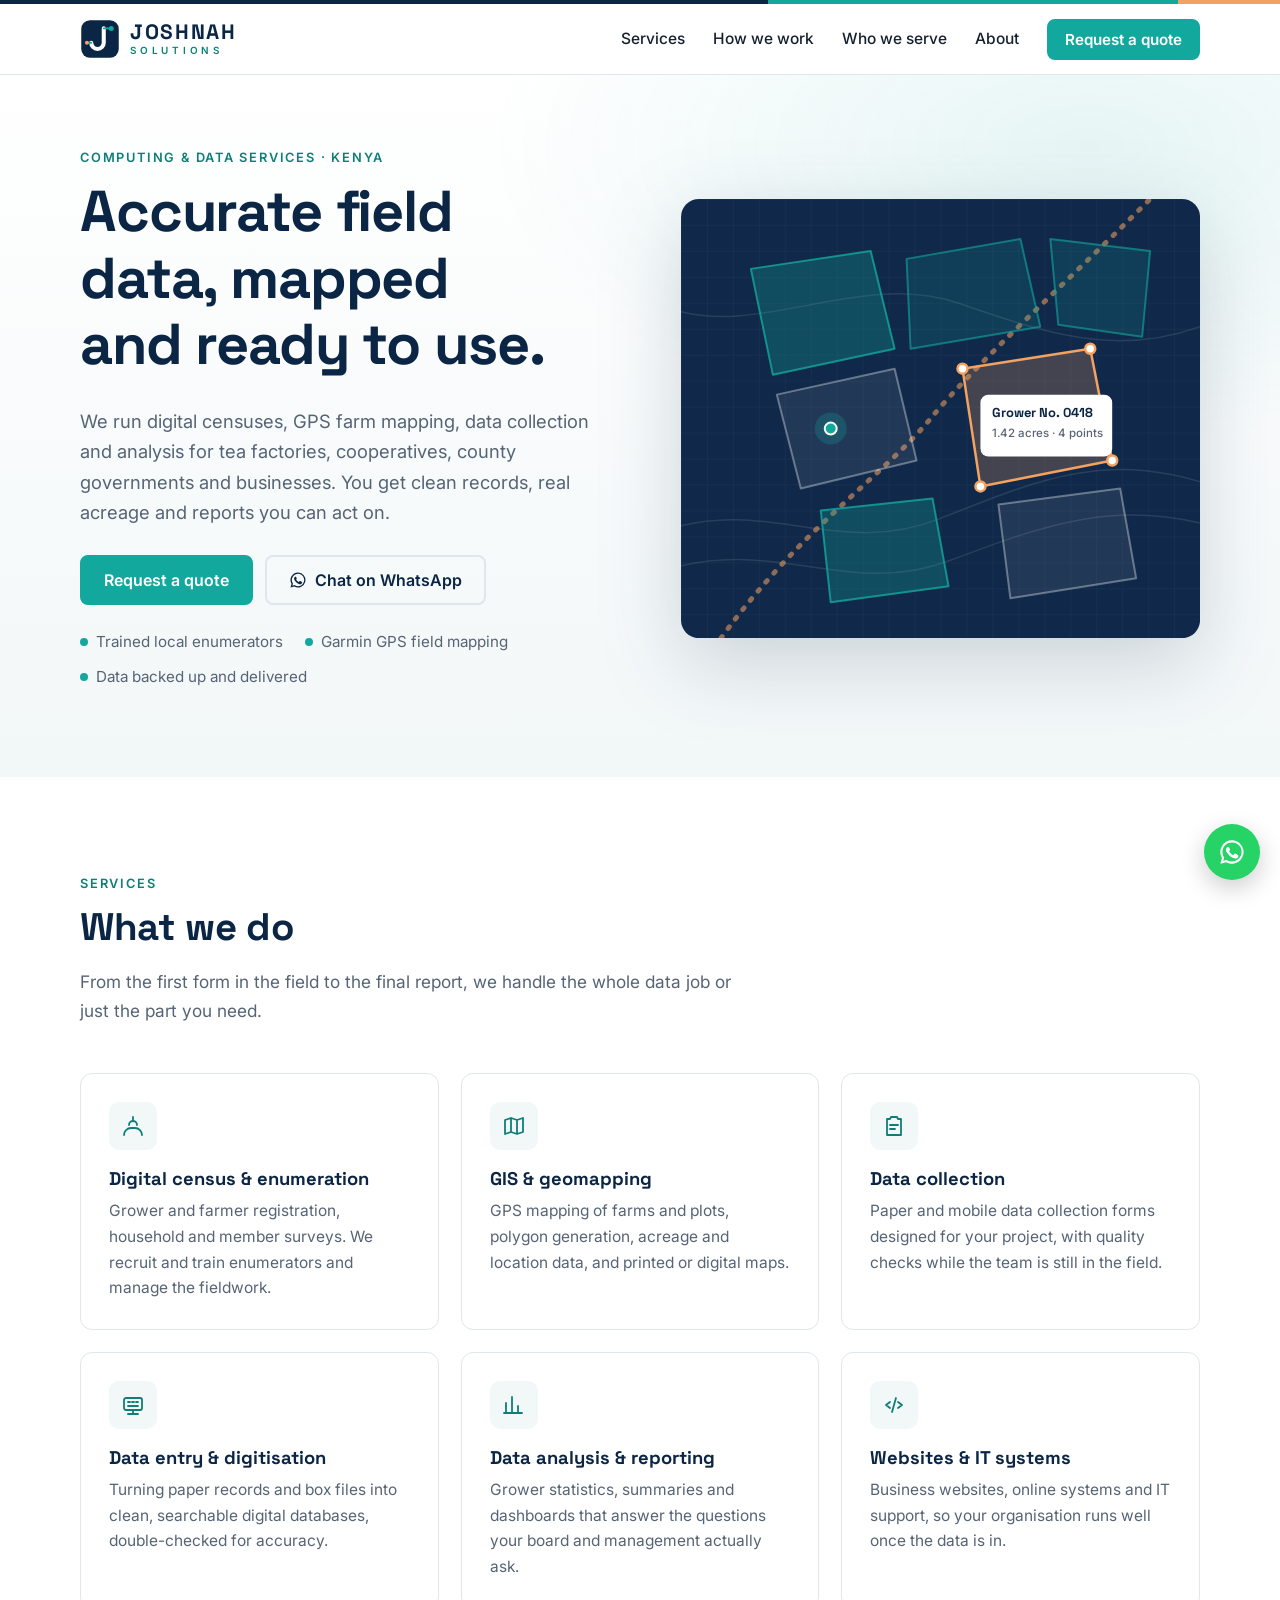
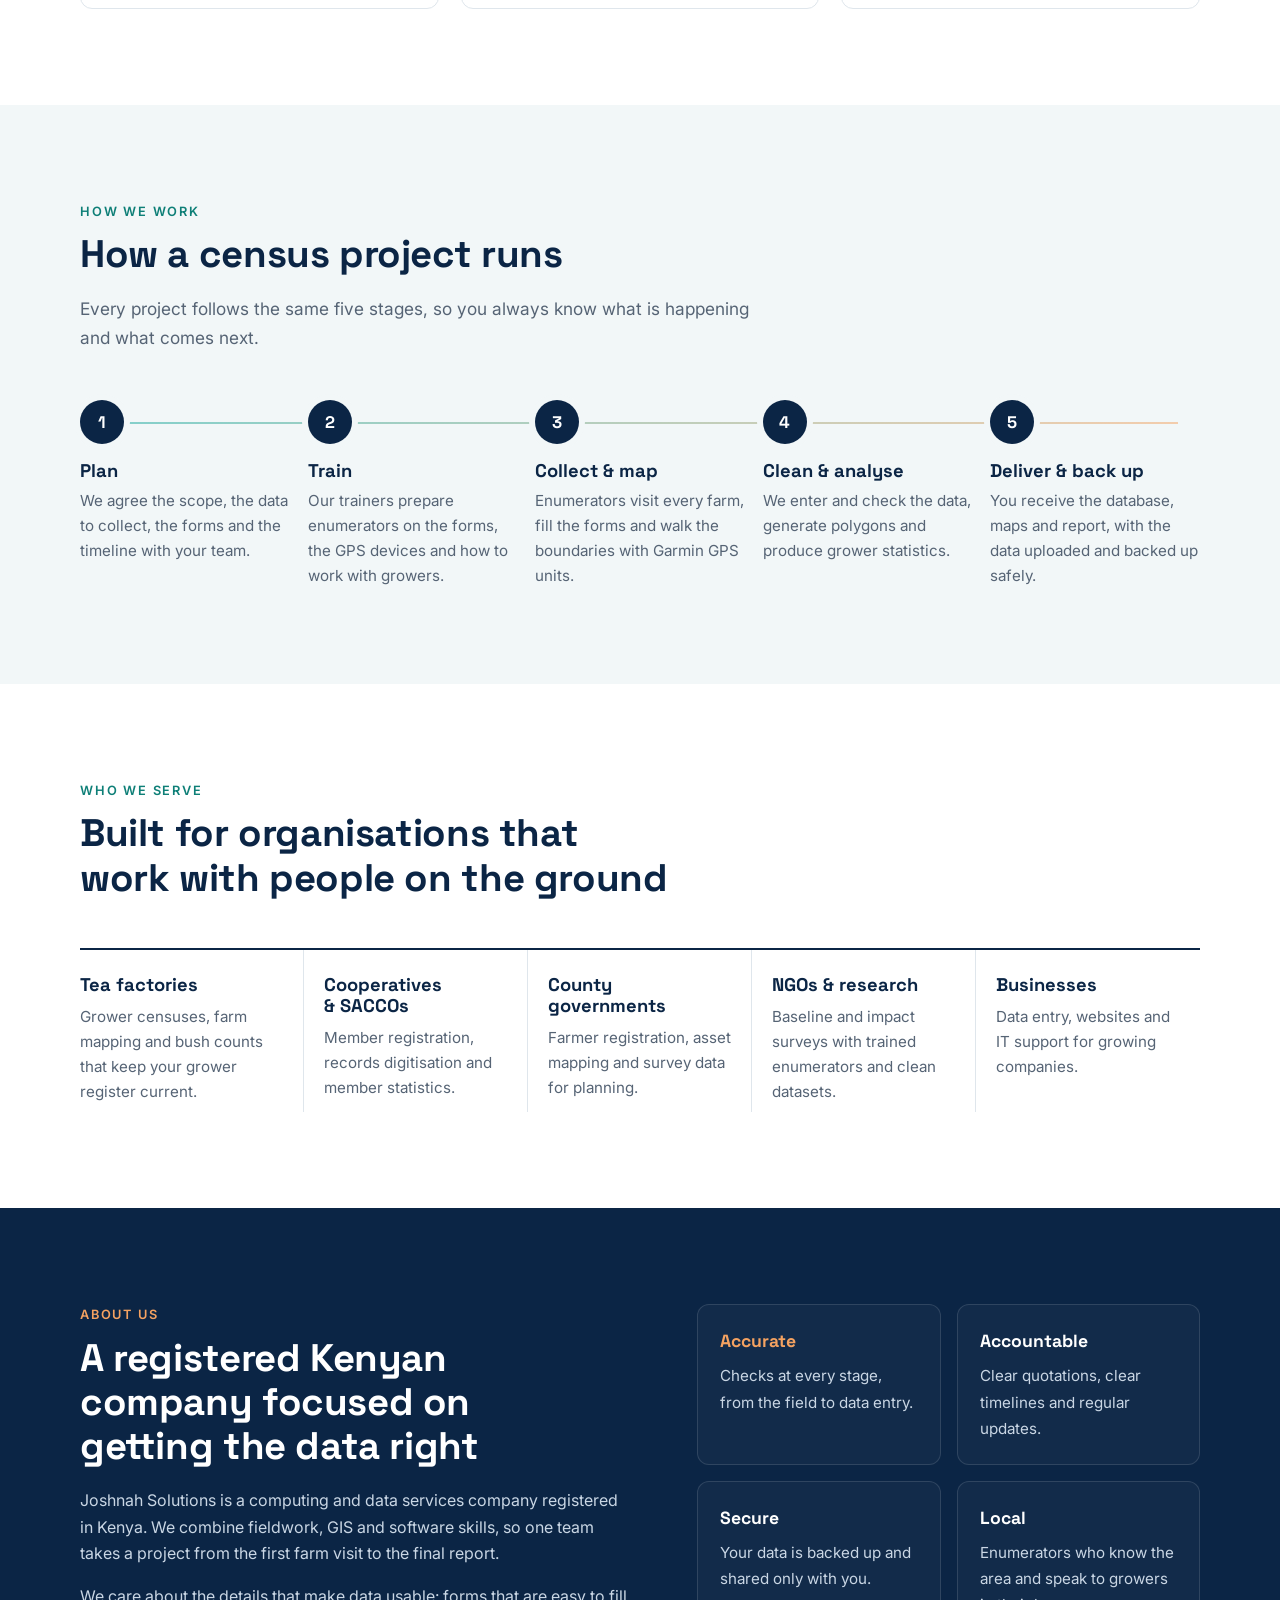
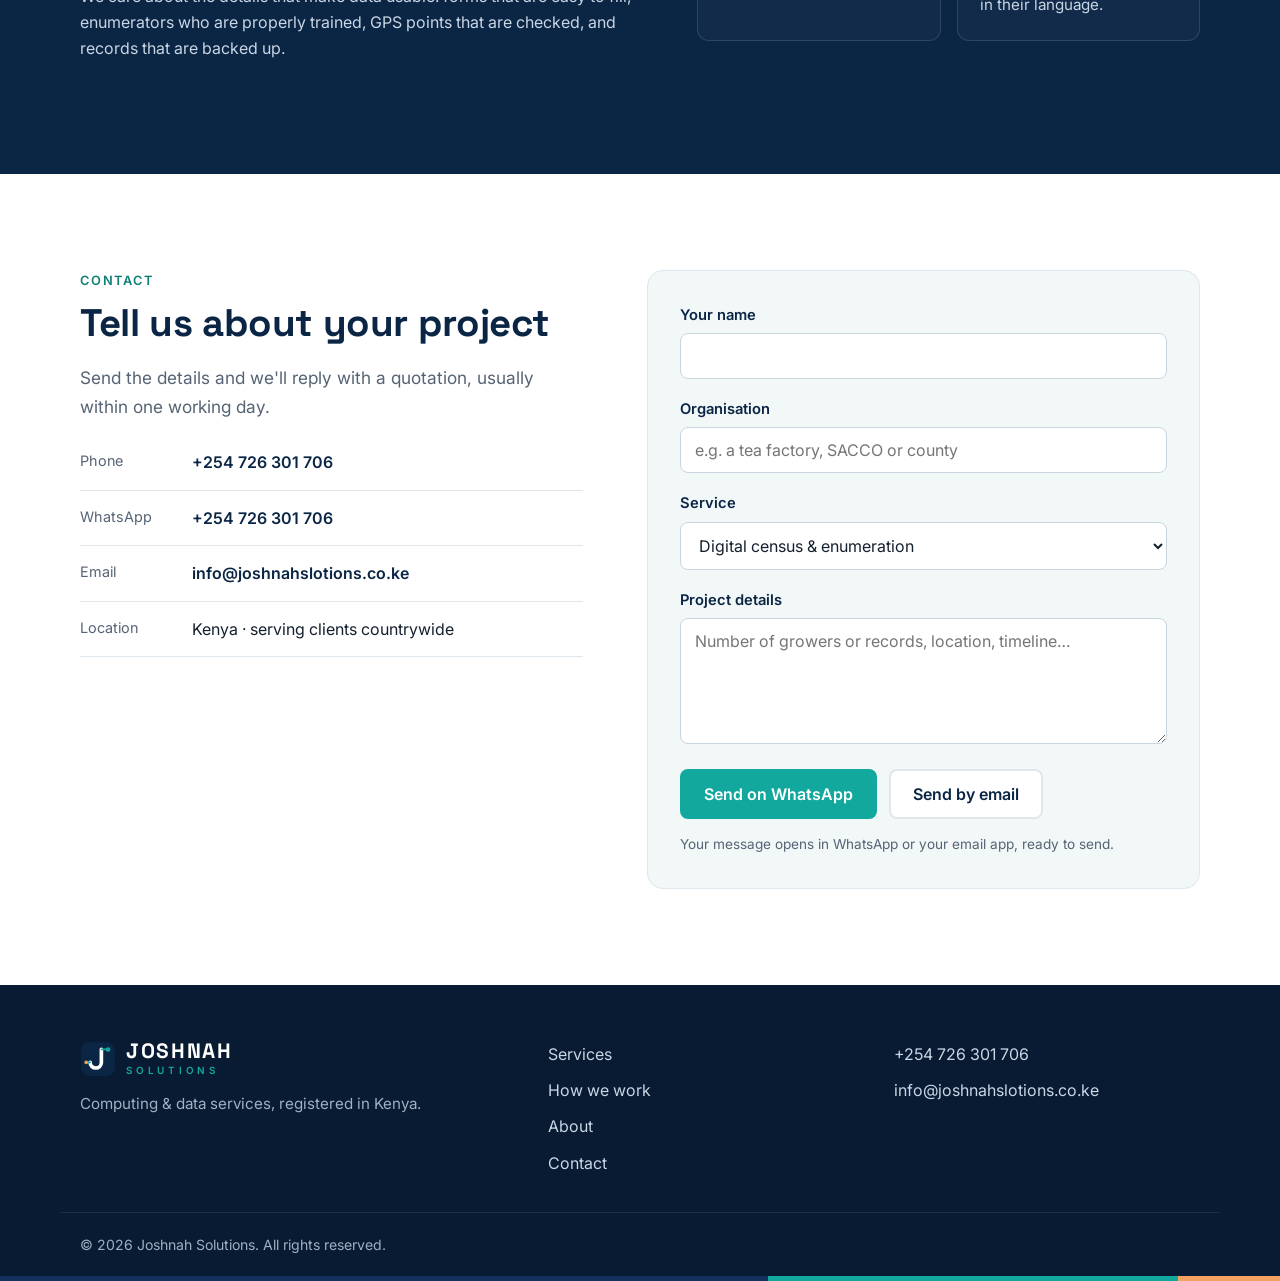
==== index.html @ 727f9283 "Joshnah Solutions website: services, process, sectors, about and contact Static site with brand colo" ====
<!doctype html>
<html lang="en">
<head>
<meta charset="utf-8">
<meta name="viewport" content="width=device-width, initial-scale=1">
<title>Joshnah Solutions | Digital Census, GIS Mapping &amp; Data Services in Kenya</title>
<meta name="description" content="Joshnah Solutions is a Kenyan computing and data services company. We run digital censuses, GPS farm mapping, data collection, data entry and analysis for tea factories, cooperatives, counties and businesses.">
<meta name="theme-color" content="#0B2545">
<link rel="icon" href="assets/logo.svg" type="image/svg+xml">
<meta property="og:type" content="website">
<meta property="og:title" content="Joshnah Solutions: Computing &amp; Data Services">
<meta property="og:description" content="Digital census, GIS mapping, data collection and analysis across Kenya.">
<meta property="og:image" content="assets/og-image.png">
<link rel="preconnect" href="https://fonts.googleapis.com">
<link rel="preconnect" href="https://fonts.gstatic.com" crossorigin>
<link rel="stylesheet" href="https://fonts.googleapis.com/css2?family=Inter:wght@400;500;600;700&family=Space+Grotesk:wght@500;600;700&display=swap">
<link rel="stylesheet" href="styles.css">
<script type="application/ld+json">
{
  "@context": "https://schema.org",
  "@type": "ProfessionalService",
  "name": "Joshnah Solutions",
  "description": "Computing and data services: digital census, GIS mapping, data collection, data entry and analysis.",
  "telephone": "+254726301706",
  "email": "info@joshnahslotions.co.ke",
  "areaServed": "Kenya",
  "address": { "@type": "PostalAddress", "addressCountry": "KE" }
}
</script>
</head>
<body>

<a class="skip" href="#main">Skip to content</a>

<header class="site-header" id="top">
  <div class="container nav">
    <a class="brand" href="#top" aria-label="Joshnah Solutions home">
      <img src="assets/logo.svg" alt="" width="40" height="40">
      <span class="brand-text"><span class="brand-name">JOSHNAH</span><span class="brand-sub">SOLUTIONS</span></span>
    </a>
    <button class="menu-toggle" aria-expanded="false" aria-controls="menu" aria-label="Open menu">
      <span></span><span></span><span></span>
    </button>
    <nav id="menu" class="menu" aria-label="Main">
      <a href="#services">Services</a>
      <a href="#process">How we work</a>
      <a href="#sectors">Who we serve</a>
      <a href="#about">About</a>
      <a class="btn btn-small" href="#contact">Request a quote</a>
    </nav>
  </div>
</header>

<main id="main">

  <!-- HERO -->
  <section class="hero">
    <div class="container hero-grid">
      <div class="hero-copy">
        <p class="eyebrow">Computing &amp; data services · Kenya</p>
        <h1>Accurate field data, mapped and ready to use.</h1>
        <p class="lead">We run digital censuses, GPS farm mapping, data collection and analysis for tea factories, cooperatives, county governments and businesses. You get clean records, real acreage and reports you can act on.</p>
        <div class="hero-cta">
          <a class="btn" href="#contact">Request a quote</a>
          <a class="btn btn-ghost" href="https://wa.me/254726301706?text=Hello%20Joshnah%20Solutions%2C%20I%27d%20like%20to%20talk%20about%20a%20project." target="_blank" rel="noopener">
            <svg width="18" height="18" viewBox="0 0 24 24" aria-hidden="true"><path fill="currentColor" d="M12 2a10 10 0 0 0-8.6 15.1L2 22l5-1.3A10 10 0 1 0 12 2Zm0 18.2a8.2 8.2 0 0 1-4.2-1.2l-.3-.2-3 .8.8-2.9-.2-.3A8.2 8.2 0 1 1 12 20.2Zm4.5-6.1c-.2-.1-1.5-.7-1.7-.8-.2-.1-.4-.1-.6.1l-.8 1c-.1.2-.3.2-.5.1a6.7 6.7 0 0 1-3.3-2.9c-.3-.4.3-.4.7-1.3.1-.2 0-.3 0-.4l-.8-1.8c-.2-.5-.4-.4-.6-.4h-.5a1 1 0 0 0-.7.3 3 3 0 0 0-.9 2.2 5.2 5.2 0 0 0 1.1 2.7 11.8 11.8 0 0 0 4.5 4c1.7.7 2.4.8 3.2.6.5-.1 1.5-.6 1.7-1.2.2-.6.2-1.1.1-1.2l-.5-.3Z"/></svg>
            Chat on WhatsApp
          </a>
        </div>
        <ul class="hero-points">
          <li>Trained local enumerators</li>
          <li>Garmin GPS field mapping</li>
          <li>Data backed up and delivered</li>
        </ul>
      </div>

      <figure class="hero-map" aria-label="Illustration of mapped farm plots with GPS points">
        <svg viewBox="0 0 520 440" role="img">
          <title>Farm plots mapped as polygons</title>
          <defs>
            <pattern id="grid" width="26" height="26" patternUnits="userSpaceOnUse">
              <path d="M26 0H0V26" fill="none" class="grid-line"/>
            </pattern>
          </defs>
          <rect width="520" height="440" rx="18" class="map-bg"/>
          <rect width="520" height="440" rx="18" fill="url(#grid)"/>
          <path class="contour" d="M-10 330 C 90 300, 160 360, 260 320 S 430 250, 540 290"/>
          <path class="contour" d="M-10 370 C 100 340, 170 400, 270 362 S 440 300, 540 330"/>
          <path class="contour" d="M-10 110 C 80 140, 180 70, 280 105 S 450 160, 540 120"/>
          <path class="road" d="M40 440 C 120 330, 200 280, 250 220 S 380 90, 470 0"/>
          <polygon class="plot p1" points="70,70 190,52 214,150 92,176"/>
          <polygon class="plot p2" points="226,60 340,40 360,128 230,150"/>
          <polygon class="plot p3" points="96,196 214,170 236,262 120,290"/>
          <polygon class="plot p4 active" points="282,170 410,150 432,262 300,288"/>
          <polygon class="plot p2" points="370,40 470,52 462,138 378,126"/>
          <polygon class="plot p1" points="140,312 252,300 268,388 150,404"/>
          <polygon class="plot p3" points="318,306 440,290 456,380 330,400"/>
          <g class="vertices">
            <circle cx="282" cy="170" r="5"/><circle cx="410" cy="150" r="5"/>
            <circle cx="432" cy="262" r="5"/><circle cx="300" cy="288" r="5"/>
          </g>
          <g class="label" transform="translate(300 196)">
            <rect width="132" height="62" rx="8"/>
            <text x="12" y="22" class="l1">Grower No. 0418</text>
            <text x="12" y="42" class="l2">1.42 acres · 4 points</text>
          </g>
          <g class="pin" transform="translate(150 230)">
            <circle r="16" class="pin-halo"/><circle r="6" class="pin-dot"/>
          </g>
        </svg>
      </figure>
    </div>
  </section>

  <!-- SERVICES -->
  <section class="section" id="services">
    <div class="container">
      <div class="section-head">
        <p class="eyebrow">Services</p>
        <h2>What we do</h2>
        <p class="section-lead">From the first form in the field to the final report, we handle the whole data job or just the part you need.</p>
      </div>
      <div class="services">
        <article class="service">
          <div class="icon"><svg viewBox="0 0 24 24"><path d="M16 11a4 4 0 1 0-8 0M3 21a7 7 0 0 1 7-7h4a7 7 0 0 1 7 7M12 3v4"/></svg></div>
          <h3>Digital census &amp; enumeration</h3>
          <p>Grower and farmer registration, household and member surveys. We recruit and train enumerators and manage the fieldwork.</p>
        </article>
        <article class="service">
          <div class="icon"><svg viewBox="0 0 24 24"><path d="M9 4 3 6v14l6-2 6 2 6-2V4l-6 2-6-2Zm0 0v14m6-12v14"/></svg></div>
          <h3>GIS &amp; geomapping</h3>
          <p>GPS mapping of farms and plots, polygon generation, acreage and location data, and printed or digital maps.</p>
        </article>
        <article class="service">
          <div class="icon"><svg viewBox="0 0 24 24"><path d="M9 3h6l1 2h3v16H5V5h3l1-2Zm-1 8h8M8 15h5"/></svg></div>
          <h3>Data collection</h3>
          <p>Paper and mobile data collection forms designed for your project, with quality checks while the team is still in the field.</p>
        </article>
        <article class="service">
          <div class="icon"><svg viewBox="0 0 24 24"><rect x="3" y="5" width="18" height="12" rx="2"/><path d="M7 21h10M12 17v4M7 9h2m2 0h2m2 0h2M7 13h10"/></svg></div>
          <h3>Data entry &amp; digitisation</h3>
          <p>Turning paper records and box files into clean, searchable digital databases, double-checked for accuracy.</p>
        </article>
        <article class="service">
          <div class="icon"><svg viewBox="0 0 24 24"><path d="M4 20V10m6 10V4m6 16v-7m4 7H2"/></svg></div>
          <h3>Data analysis &amp; reporting</h3>
          <p>Grower statistics, summaries and dashboards that answer the questions your board and management actually ask.</p>
        </article>
        <article class="service">
          <div class="icon"><svg viewBox="0 0 24 24"><path d="m8 9-4 3 4 3m8-6 4 3-4 3M14 5l-4 14"/></svg></div>
          <h3>Websites &amp; IT systems</h3>
          <p>Business websites, online systems and IT support, so your organisation runs well once the data is in.</p>
        </article>
      </div>
    </div>
  </section>

  <!-- PROCESS -->
  <section class="section section-tint" id="process">
    <div class="container">
      <div class="section-head">
        <p class="eyebrow">How we work</p>
        <h2>How a census project runs</h2>
        <p class="section-lead">Every project follows the same five stages, so you always know what is happening and what comes next.</p>
      </div>
      <ol class="steps">
        <li>
          <span class="step-no">1</span>
          <h3>Plan</h3>
          <p>We agree the scope, the data to collect, the forms and the timeline with your team.</p>
        </li>
        <li>
          <span class="step-no">2</span>
          <h3>Train</h3>
          <p>Our trainers prepare enumerators on the forms, the GPS devices and how to work with growers.</p>
        </li>
        <li>
          <span class="step-no">3</span>
          <h3>Collect &amp; map</h3>
          <p>Enumerators visit every farm, fill the forms and walk the boundaries with Garmin GPS units.</p>
        </li>
        <li>
          <span class="step-no">4</span>
          <h3>Clean &amp; analyse</h3>
          <p>We enter and check the data, generate polygons and produce grower statistics.</p>
        </li>
        <li>
          <span class="step-no">5</span>
          <h3>Deliver &amp; back up</h3>
          <p>You receive the database, maps and report, with the data uploaded and backed up safely.</p>
        </li>
      </ol>
    </div>
  </section>

  <!-- SECTORS -->
  <section class="section" id="sectors">
    <div class="container">
      <div class="section-head">
        <p class="eyebrow">Who we serve</p>
        <h2>Built for organisations that work with people on the ground</h2>
      </div>
      <div class="sectors">
        <div class="sector">
          <h3>Tea factories</h3>
          <p>Grower censuses, farm mapping and bush counts that keep your grower register current.</p>
        </div>
        <div class="sector">
          <h3>Cooperatives &amp; SACCOs</h3>
          <p>Member registration, records digitisation and member statistics.</p>
        </div>
        <div class="sector">
          <h3>County governments</h3>
          <p>Farmer registration, asset mapping and survey data for planning.</p>
        </div>
        <div class="sector">
          <h3>NGOs &amp; research</h3>
          <p>Baseline and impact surveys with trained enumerators and clean datasets.</p>
        </div>
        <div class="sector">
          <h3>Businesses</h3>
          <p>Data entry, websites and IT support for growing companies.</p>
        </div>
      </div>
    </div>
  </section>

  <!-- ABOUT -->
  <section class="section section-dark" id="about">
    <div class="container about-grid">
      <div>
        <p class="eyebrow eyebrow-light">About us</p>
        <h2>A registered Kenyan company focused on getting the data right</h2>
        <p>Joshnah Solutions is a computing and data services company registered in Kenya. We combine fieldwork, GIS and software skills, so one team takes a project from the first farm visit to the final report.</p>
        <p>We care about the details that make data usable: forms that are easy to fill, enumerators who are properly trained, GPS points that are checked, and records that are backed up.</p>
      </div>
      <ul class="pillars">
        <li><strong>Accurate</strong><span>Checks at every stage, from the field to data entry.</span></li>
        <li><strong>Accountable</strong><span>Clear quotations, clear timelines and regular updates.</span></li>
        <li><strong>Secure</strong><span>Your data is backed up and shared only with you.</span></li>
        <li><strong>Local</strong><span>Enumerators who know the area and speak to growers in their language.</span></li>
      </ul>
    </div>
  </section>

  <!-- CONTACT -->
  <section class="section" id="contact">
    <div class="container contact-grid">
      <div>
        <p class="eyebrow">Contact</p>
        <h2>Tell us about your project</h2>
        <p class="section-lead">Send the details and we'll reply with a quotation, usually within one working day.</p>
        <ul class="contact-list">
          <li>
            <span class="ci-label">Phone</span>
            <a href="tel:+254726301706">+254 726 301 706</a>
          </li>
          <li>
            <span class="ci-label">WhatsApp</span>
            <a href="https://wa.me/254726301706" target="_blank" rel="noopener">+254 726 301 706</a>
          </li>
          <li>
            <span class="ci-label">Email</span>
            <a href="mailto:info@joshnahslotions.co.ke">info@joshnahslotions.co.ke</a>
          </li>
          <li>
            <span class="ci-label">Location</span>
            <span>Kenya · serving clients countrywide</span>
          </li>
        </ul>
      </div>

      <form class="contact-form" id="quote-form" novalidate>
        <div class="field">
          <label for="f-name">Your name</label>
          <input id="f-name" name="name" type="text" autocomplete="name" required>
        </div>
        <div class="field">
          <label for="f-org">Organisation</label>
          <input id="f-org" name="org" type="text" autocomplete="organization" placeholder="e.g. a tea factory, SACCO or county">
        </div>
        <div class="field">
          <label for="f-service">Service</label>
          <select id="f-service" name="service">
            <option>Digital census &amp; enumeration</option>
            <option>GIS &amp; geomapping</option>
            <option>Data collection</option>
            <option>Data entry &amp; digitisation</option>
            <option>Data analysis &amp; reporting</option>
            <option>Websites &amp; IT systems</option>
            <option>Something else</option>
          </select>
        </div>
        <div class="field">
          <label for="f-msg">Project details</label>
          <textarea id="f-msg" name="message" rows="5" required placeholder="Number of growers or records, location, timeline…"></textarea>
        </div>
        <p class="form-error" id="form-error" role="alert" hidden>Please add your name and a few project details.</p>
        <div class="form-actions">
          <button class="btn" type="submit" data-via="whatsapp">Send on WhatsApp</button>
          <button class="btn btn-ghost" type="submit" data-via="email">Send by email</button>
        </div>
        <p class="form-note">Your message opens in WhatsApp or your email app, ready to send.</p>
      </form>
    </div>
  </section>

</main>

<footer class="site-footer">
  <div class="container footer-grid">
    <div>
      <a class="brand brand-light" href="#top">
        <img src="assets/logo.svg" alt="" width="36" height="36">
        <span class="brand-text"><span class="brand-name">JOSHNAH</span><span class="brand-sub">SOLUTIONS</span></span>
      </a>
      <p class="footer-tag">Computing &amp; data services, registered in Kenya.</p>
    </div>
    <nav aria-label="Footer">
      <a href="#services">Services</a>
      <a href="#process">How we work</a>
      <a href="#about">About</a>
      <a href="#contact">Contact</a>
    </nav>
    <div class="footer-contact">
      <a href="tel:+254726301706">+254 726 301 706</a>
      <a href="mailto:info@joshnahslotions.co.ke">info@joshnahslotions.co.ke</a>
    </div>
  </div>
  <div class="container footer-bottom">
    <span>© <span id="year">2026</span> Joshnah Solutions. All rights reserved.</span>
  </div>
  <div class="footer-bar"></div>
</footer>

<a class="wa-float" href="https://wa.me/254726301706" target="_blank" rel="noopener" aria-label="Chat with Joshnah Solutions on WhatsApp">
  <svg width="28" height="28" viewBox="0 0 24 24" aria-hidden="true"><path fill="currentColor" d="M12 2a10 10 0 0 0-8.6 15.1L2 22l5-1.3A10 10 0 1 0 12 2Zm0 18.2a8.2 8.2 0 0 1-4.2-1.2l-.3-.2-3 .8.8-2.9-.2-.3A8.2 8.2 0 1 1 12 20.2Zm4.5-6.1c-.2-.1-1.5-.7-1.7-.8-.2-.1-.4-.1-.6.1l-.8 1c-.1.2-.3.2-.5.1a6.7 6.7 0 0 1-3.3-2.9c-.3-.4.3-.4.7-1.3.1-.2 0-.3 0-.4l-.8-1.8c-.2-.5-.4-.4-.6-.4h-.5a1 1 0 0 0-.7.3 3 3 0 0 0-.9 2.2 5.2 5.2 0 0 0 1.1 2.7 11.8 11.8 0 0 0 4.5 4c1.7.7 2.4.8 3.2.6.5-.1 1.5-.6 1.7-1.2.2-.6.2-1.1.1-1.2l-.5-.3Z"/></svg>
</a>

<script src="script.js" defer></script>
</body>
</html>
---- styles.css ----
/* Joshnah Solutions — brand tokens */
:root {
  --navy: #0B2545;
  --navy-2: #13315C;
  --teal: #13A89E;
  --teal-ink: #0E7F77;
  --amber: #F4A261;
  --ink: #15202E;
  --muted: #566475;
  --line: #DFE6EC;
  --tint: #F2F7F8;
  --white: #FFFFFF;

  --display: "Space Grotesk", "Segoe UI", Arial, sans-serif;
  --body: "Inter", "Segoe UI", Arial, sans-serif;

  --radius: 12px;
  --shadow: 0 10px 30px rgba(11, 37, 69, .08);
  --container: 1160px;
}

*, *::before, *::after { box-sizing: border-box; }
html { scroll-behavior: smooth; scroll-padding-top: 80px; }
@media (prefers-reduced-motion: reduce) { html { scroll-behavior: auto; } * { animation: none !important; transition: none !important; } }
body { margin: 0; font-family: var(--body); color: var(--ink); background: var(--white); font-size: 16px; line-height: 1.65; -webkit-font-smoothing: antialiased; }
img { max-width: 100%; display: block; }
a { color: var(--teal-ink); }
h1, h2, h3 { font-family: var(--display); color: var(--navy); line-height: 1.15; margin: 0 0 .5em; text-wrap: balance; }
h1 { font-size: clamp(2.2rem, 4.6vw, 3.6rem); letter-spacing: -0.02em; }
h2 { font-size: clamp(1.7rem, 3vw, 2.4rem); letter-spacing: -0.01em; }
h3 { font-size: 1.15rem; }
p { margin: 0 0 1em; }

.container { max-width: var(--container); margin: 0 auto; padding-left: max(20px, env(safe-area-inset-left)); padding-right: max(20px, env(safe-area-inset-right)); }
.skip { position: absolute; left: -999px; top: 8px; background: var(--navy); color: #fff; padding: 8px 14px; border-radius: 6px; z-index: 100; }
.skip:focus { left: 8px; }
:focus-visible { outline: 3px solid var(--amber); outline-offset: 2px; }

.eyebrow { font-size: .8rem; font-weight: 600; letter-spacing: .14em; text-transform: uppercase; color: var(--teal-ink); margin-bottom: .8em; }
.eyebrow-light { color: var(--amber); }

/* Buttons */
.btn { display: inline-flex; align-items: center; gap: 8px; background: var(--teal); color: #fff; font: 600 1rem var(--body); text-decoration: none; padding: 13px 22px; border-radius: 8px; border: 2px solid var(--teal); cursor: pointer; transition: background .2s, border-color .2s, transform .2s; }
.btn:hover { background: var(--teal-ink); border-color: var(--teal-ink); transform: translateY(-1px); }
.btn-ghost { background: transparent; color: var(--navy); border-color: var(--line); }
.btn-ghost:hover { background: var(--tint); border-color: var(--teal); color: var(--navy); }
.btn-small { padding: 9px 16px; font-size: .95rem; }

/* Header */
.site-header { position: sticky; top: 0; z-index: 50; background: rgba(255,255,255,.92); backdrop-filter: saturate(1.4) blur(10px); border-bottom: 1px solid var(--line); }
.site-header::before { content: ""; display: block; height: 4px; background: linear-gradient(90deg, var(--navy) 0 60%, var(--teal) 60% 92%, var(--amber) 92%); }
.nav { display: flex; align-items: center; justify-content: space-between; height: 70px; }
.brand { display: flex; align-items: center; gap: 10px; text-decoration: none; }
.brand-text { display: flex; flex-direction: column; line-height: 1; }
.brand-name { font-family: var(--display); font-weight: 700; font-size: 1.3rem; letter-spacing: .08em; color: var(--navy); }
.brand-sub { font-size: .62rem; font-weight: 600; letter-spacing: .38em; color: var(--teal-ink); margin-top: 4px; }
.menu { display: flex; align-items: center; gap: 28px; }
.menu a:not(.btn) { color: var(--ink); text-decoration: none; font-weight: 500; font-size: .97rem; }
.menu a:not(.btn):hover { color: var(--teal-ink); }
.menu .btn { color: #fff; }
.menu-toggle { display: none; background: none; border: 0; padding: 10px; cursor: pointer; }
.menu-toggle span { display: block; width: 24px; height: 2px; background: var(--navy); margin: 5px 0; transition: transform .2s, opacity .2s; }

@media (max-width: 860px) {
  .menu-toggle { display: block; }
  .menu { position: absolute; top: 74px; left: 0; right: 0; flex-direction: column; align-items: stretch; gap: 0; background: #fff; border-bottom: 1px solid var(--line); padding: 8px 20px 20px; box-shadow: var(--shadow); display: none; }
  .menu.open { display: flex; }
  .menu a:not(.btn) { padding: 14px 0; border-bottom: 1px solid var(--line); }
  .menu .btn { margin-top: 14px; justify-content: center; }
  .menu-toggle[aria-expanded="true"] span:nth-child(1) { transform: translateY(7px) rotate(45deg); }
  .menu-toggle[aria-expanded="true"] span:nth-child(2) { opacity: 0; }
  .menu-toggle[aria-expanded="true"] span:nth-child(3) { transform: translateY(-7px) rotate(-45deg); }
}

/* Hero */
.hero { padding: 72px 0 88px; background: radial-gradient(1000px 500px at 85% 10%, rgba(19,168,158,.10), transparent 60%), linear-gradient(180deg, #fff, var(--tint)); }
.hero-grid { display: grid; grid-template-columns: 1.05fr 1fr; gap: 56px; align-items: center; }
.hero-grid > * { min-width: 0; }
.lead { font-size: 1.15rem; color: var(--muted); max-width: 560px; }
.hero-cta { display: flex; flex-wrap: wrap; gap: 12px; margin: 28px 0 24px; }
.hero-points { list-style: none; padding: 0; margin: 0; display: flex; flex-wrap: wrap; gap: 10px 22px; color: var(--muted); font-size: .95rem; }
.hero-points li { display: flex; align-items: center; gap: 8px; }
.hero-points li::before { content: ""; width: 8px; height: 8px; border-radius: 50%; background: var(--teal); }

.hero-map { margin: 0; }
.hero-map svg { width: 100%; height: auto; display: block; filter: drop-shadow(0 24px 40px rgba(11,37,69,.18)); }
.map-bg { fill: #10294A; }
.grid-line { stroke: rgba(255,255,255,.05); stroke-width: 1; }
.contour { fill: none; stroke: rgba(255,255,255,.10); stroke-width: 1.5; }
.road { fill: none; stroke: rgba(244,162,97,.55); stroke-width: 5; stroke-linecap: round; stroke-dasharray: 2 10; }
.plot { stroke-width: 2; stroke-linejoin: round; }
.p1 { fill: rgba(19,168,158,.28); stroke: rgba(19,168,158,.8); }
.p2 { fill: rgba(19,168,158,.16); stroke: rgba(19,168,158,.6); }
.p3 { fill: rgba(255,255,255,.07); stroke: rgba(255,255,255,.35); }
.plot.active { fill: rgba(244,162,97,.22); stroke: var(--amber); stroke-width: 2.5; stroke-dasharray: 600; animation: draw 2.4s ease-out both; }
@keyframes draw { from { stroke-dashoffset: 600; } to { stroke-dashoffset: 0; } }
.vertices circle { fill: #fff; stroke: var(--amber); stroke-width: 2.5; }
.label rect { fill: #fff; }
.label .l1 { font: 700 13px var(--display); fill: var(--navy); }
.label .l2 { font: 500 11.5px var(--body); fill: var(--muted); }
.pin-halo { fill: rgba(19,168,158,.25); animation: pulse 2.4s ease-out infinite; transform-origin: center; transform-box: fill-box; }
.pin-dot { fill: var(--teal); stroke: #fff; stroke-width: 2; }
@keyframes pulse { 0% { transform: scale(.6); opacity: 1; } 100% { transform: scale(1.8); opacity: 0; } }

/* Sections */
.section { padding: 96px 0; }
.section-tint { background: var(--tint); }
.section-head { max-width: 680px; margin-bottom: 48px; }
.section-lead { color: var(--muted); font-size: 1.08rem; }

/* Services */
.services { display: grid; grid-template-columns: repeat(3, 1fr); gap: 22px; }
.service { padding: 28px; border: 1px solid var(--line); border-radius: var(--radius); background: #fff; transition: border-color .2s, box-shadow .2s, transform .2s; }
.service:hover { border-color: var(--teal); box-shadow: var(--shadow); transform: translateY(-3px); }
.service p { color: var(--muted); margin: 0; font-size: .97rem; }
.icon { width: 48px; height: 48px; border-radius: 10px; background: var(--tint); display: grid; place-items: center; margin-bottom: 18px; }
.icon svg { width: 24px; height: 24px; fill: none; stroke: var(--teal-ink); stroke-width: 1.8; stroke-linecap: round; stroke-linejoin: round; }

/* Process */
.steps { list-style: none; padding: 0; margin: 0; display: grid; grid-template-columns: repeat(5, 1fr); gap: 18px; position: relative; }
.steps::before { content: ""; position: absolute; top: 22px; left: 22px; right: 22px; height: 2px; background: linear-gradient(90deg, var(--teal), var(--amber)); opacity: .5; }
.steps li { position: relative; }
.step-no { width: 44px; height: 44px; border-radius: 50%; background: var(--navy); color: #fff; font: 700 1.05rem var(--display); display: grid; place-items: center; margin-bottom: 16px; position: relative; box-shadow: 0 0 0 6px var(--tint); }
.steps h3 { margin-bottom: .35em; }
.steps p { color: var(--muted); font-size: .95rem; margin: 0; }

/* Sectors */
.sectors { display: grid; grid-template-columns: repeat(5, 1fr); gap: 0; border-top: 2px solid var(--navy); }
.sector { padding: 24px 20px 8px 0; border-right: 1px solid var(--line); padding-left: 20px; }
.sector:first-child { padding-left: 0; }
.sector:last-child { border-right: 0; }
.sector p { color: var(--muted); font-size: .95rem; margin: 0; }

/* About */
.section-dark { background: var(--navy); color: #C9D6E4; }
.section-dark h2 { color: #fff; }
.about-grid { display: grid; grid-template-columns: 1.1fr 1fr; gap: 64px; align-items: start; }
.about-grid > * { min-width: 0; }
.pillars { list-style: none; margin: 0; padding: 0; display: grid; grid-template-columns: 1fr 1fr; gap: 16px; }
.pillars li { border: 1px solid rgba(255,255,255,.12); border-radius: var(--radius); padding: 22px; background: rgba(255,255,255,.03); }
.pillars strong { display: block; font-family: var(--display); color: #fff; font-size: 1.1rem; margin-bottom: 6px; }
.pillars li:nth-child(1) strong { color: var(--amber); }
.pillars span { font-size: .95rem; }

/* Contact */
.contact-grid { display: grid; grid-template-columns: 1fr 1.1fr; gap: 64px; align-items: start; }
.contact-grid > * { min-width: 0; }
.contact-list { list-style: none; padding: 0; margin: 28px 0 0; display: grid; gap: 14px; }
.contact-list li { display: grid; grid-template-columns: 100px 1fr; gap: 12px; padding-bottom: 14px; border-bottom: 1px solid var(--line); }
.contact-list a { color: var(--navy); font-weight: 600; text-decoration: none; overflow-wrap: anywhere; }
.contact-list a:hover { color: var(--teal-ink); }
.ci-label { color: var(--muted); font-size: .9rem; }

.contact-form { background: var(--tint); border-radius: 16px; padding: 32px; border: 1px solid var(--line); }
.field { margin-bottom: 18px; }
.field label { display: block; font-weight: 600; font-size: .92rem; margin-bottom: 6px; color: var(--navy); }
.field input, .field select, .field textarea { width: 100%; font: 400 1rem var(--body); color: var(--ink); background: #fff; border: 1px solid #CBD5DF; border-radius: 8px; padding: 12px 14px; }
.field input:focus, .field select:focus, .field textarea:focus { outline: none; border-color: var(--teal); box-shadow: 0 0 0 3px rgba(19,168,158,.18); }
.field textarea { resize: vertical; }
.form-actions { display: flex; flex-wrap: wrap; gap: 12px; }
.form-actions .btn-ghost { background: #fff; }
.form-note { font-size: .85rem; color: var(--muted); margin: 14px 0 0; }
.form-error { color: #B42318; font-size: .92rem; font-weight: 500; }
[hidden] { display: none !important; }

/* Footer */
.site-footer { background: #081B33; color: #9FB0C3; padding-top: 56px; }
.footer-grid { display: grid; grid-template-columns: 1.4fr 1fr 1fr; gap: 40px; padding-bottom: 36px; }
.brand-light .brand-name { color: #fff; }
.brand-light .brand-sub { color: var(--teal); }
.footer-tag { margin-top: 14px; font-size: .95rem; }
.site-footer nav, .footer-contact { display: flex; flex-direction: column; gap: 10px; }
.site-footer a { color: #C9D6E4; text-decoration: none; }
.site-footer a:hover { color: #fff; }
.footer-bottom { border-top: 1px solid rgba(255,255,255,.08); padding-top: 20px; padding-bottom: 20px; font-size: .88rem; }
.footer-bar { height: 5px; background: linear-gradient(90deg, var(--navy-2) 0 60%, var(--teal) 60% 92%, var(--amber) 92%); }

.wa-float { position: fixed; right: max(20px, env(safe-area-inset-right)); bottom: max(20px, env(safe-area-inset-bottom)); width: 56px; height: 56px; border-radius: 50%; background: #25D366; color: #fff; display: grid; place-items: center; box-shadow: 0 8px 24px rgba(0,0,0,.2); z-index: 40; transition: transform .2s; }
.wa-float:hover { transform: scale(1.06); }

/* Reveal on scroll (content stays visible without JS) */
.js .reveal { opacity: 0; transform: translateY(16px); transition: opacity .6s ease, transform .6s ease; }
.js .reveal.in { opacity: 1; transform: none; }

/* Responsive */
@media (max-width: 1020px) {
  .steps { grid-template-columns: repeat(3, 1fr); row-gap: 32px; }
  .steps::before { display: none; }
  .sectors { grid-template-columns: repeat(3, 1fr); }
  .sector:nth-child(3) { border-right: 0; }
  .sector:nth-child(4) { padding-left: 0; }
}
@media (max-width: 860px) {
  .hero { padding: 48px 0 64px; }
  .hero-grid, .about-grid, .contact-grid { grid-template-columns: 1fr; gap: 40px; }
  .services { grid-template-columns: 1fr 1fr; }
  .footer-grid { grid-template-columns: 1fr 1fr; }
  .footer-grid > div:first-child { grid-column: 1 / -1; }
  .section { padding: 72px 0; }
}
@media (max-width: 580px) {
  .services, .steps, .pillars { grid-template-columns: 1fr; }
  .sectors { grid-template-columns: 1fr; }
  .sector { border-right: 0; border-bottom: 1px solid var(--line); padding: 18px 0; }
  .sector:last-child { border-bottom: 0; }
  .contact-form { padding: 22px; }
  .contact-list li { grid-template-columns: 1fr; gap: 2px; }
  .footer-grid { grid-template-columns: 1fr; }
}
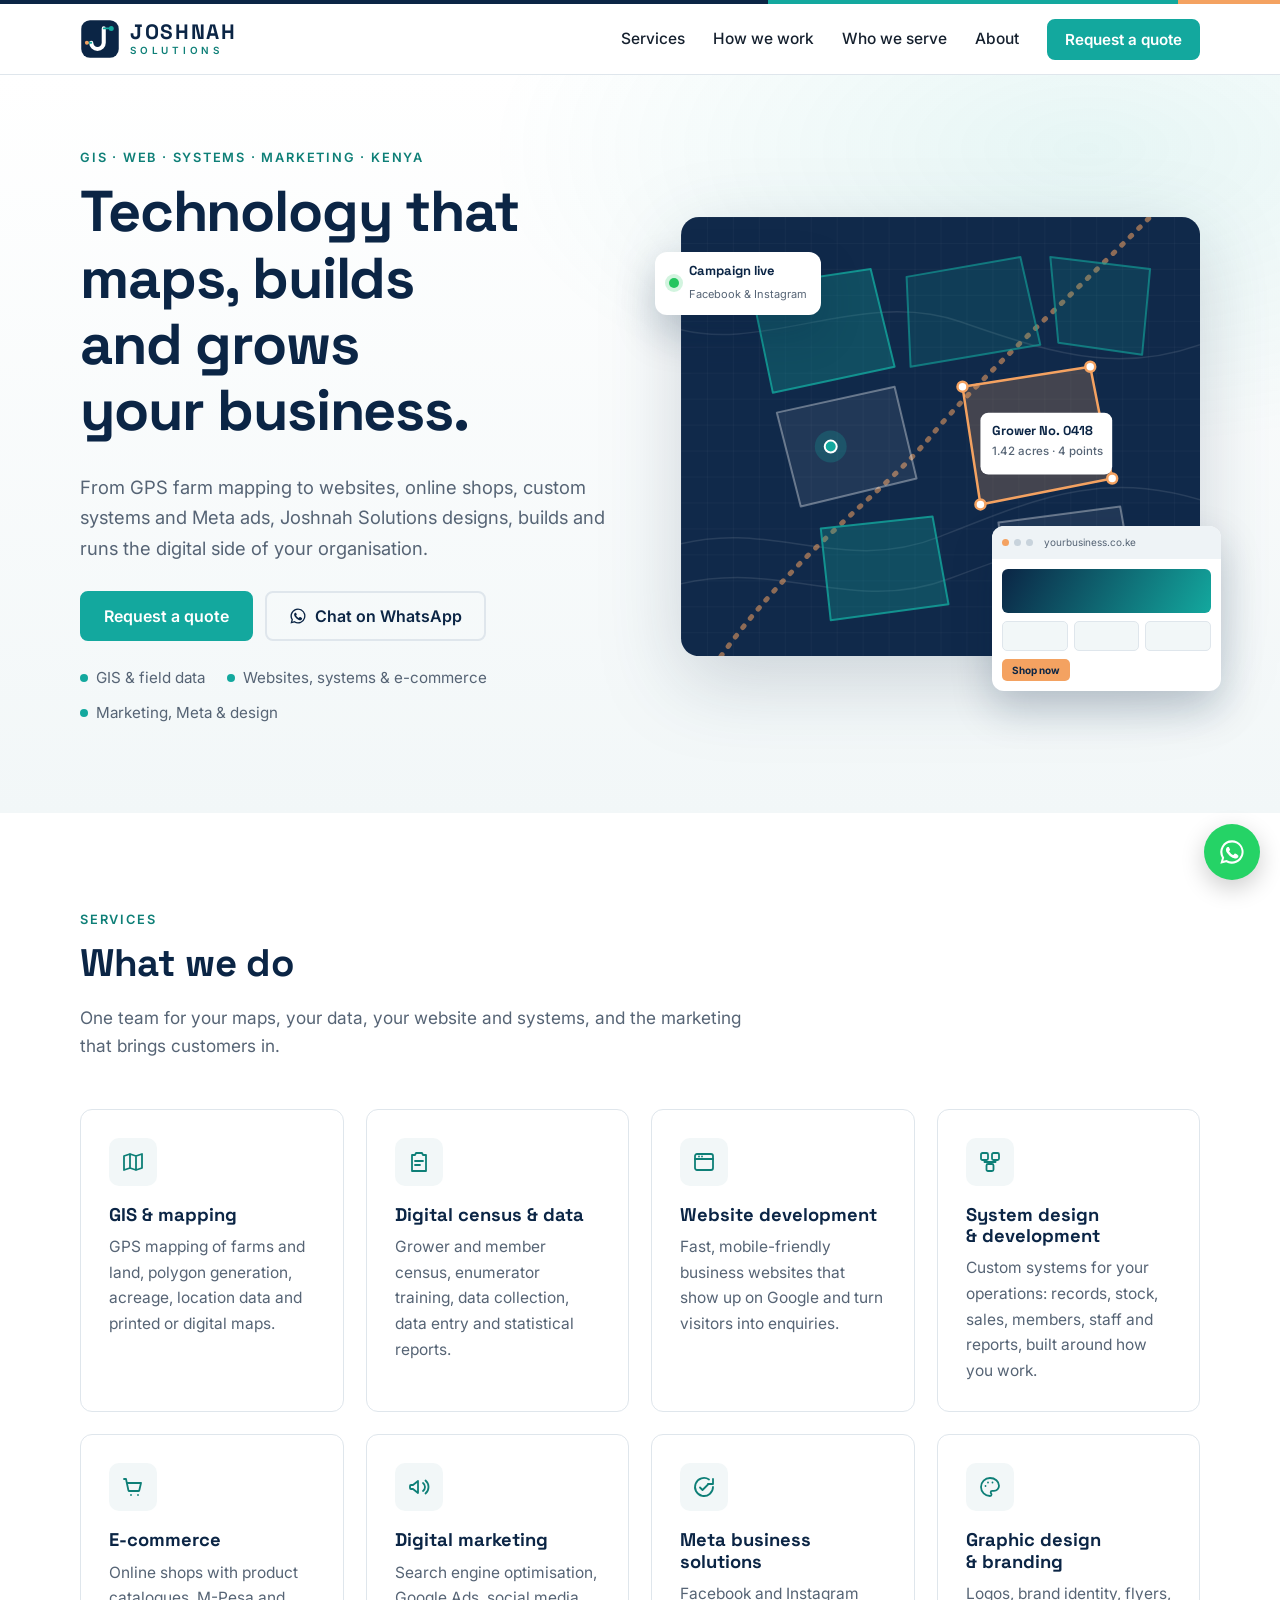
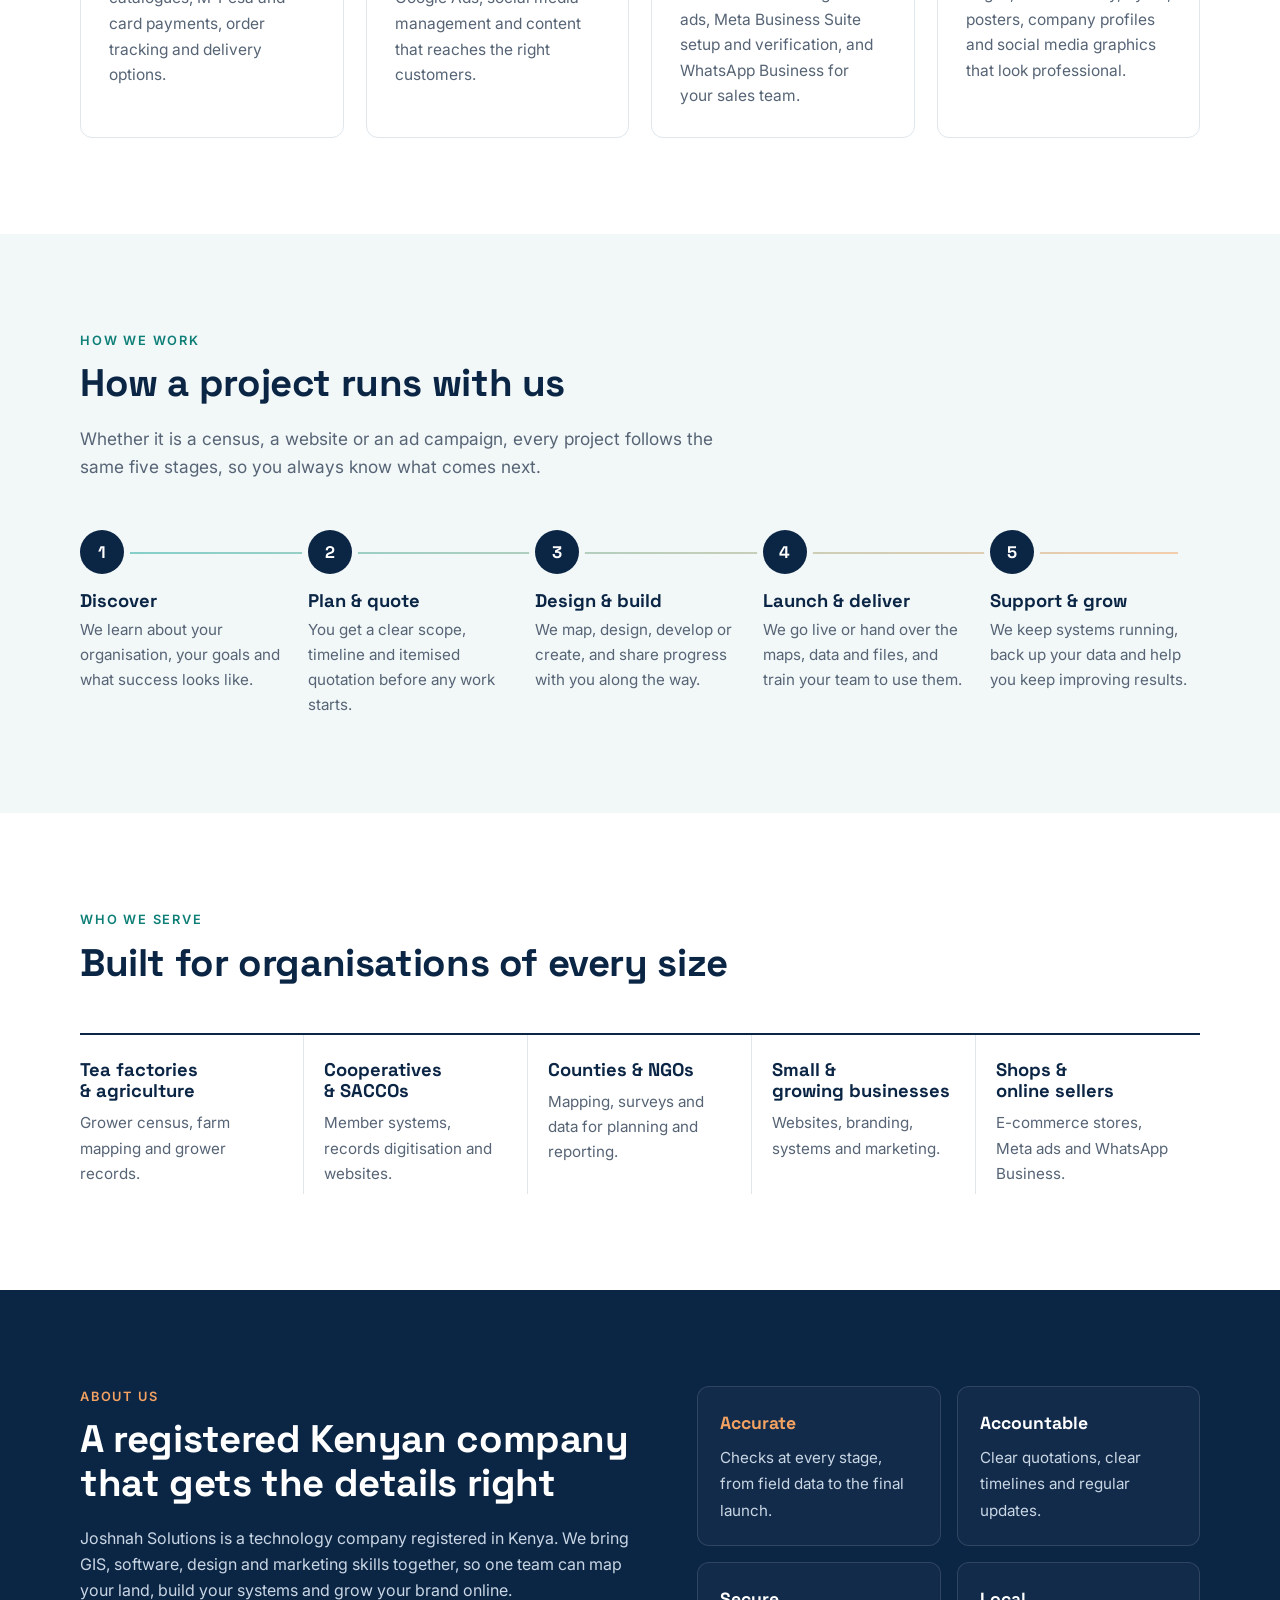
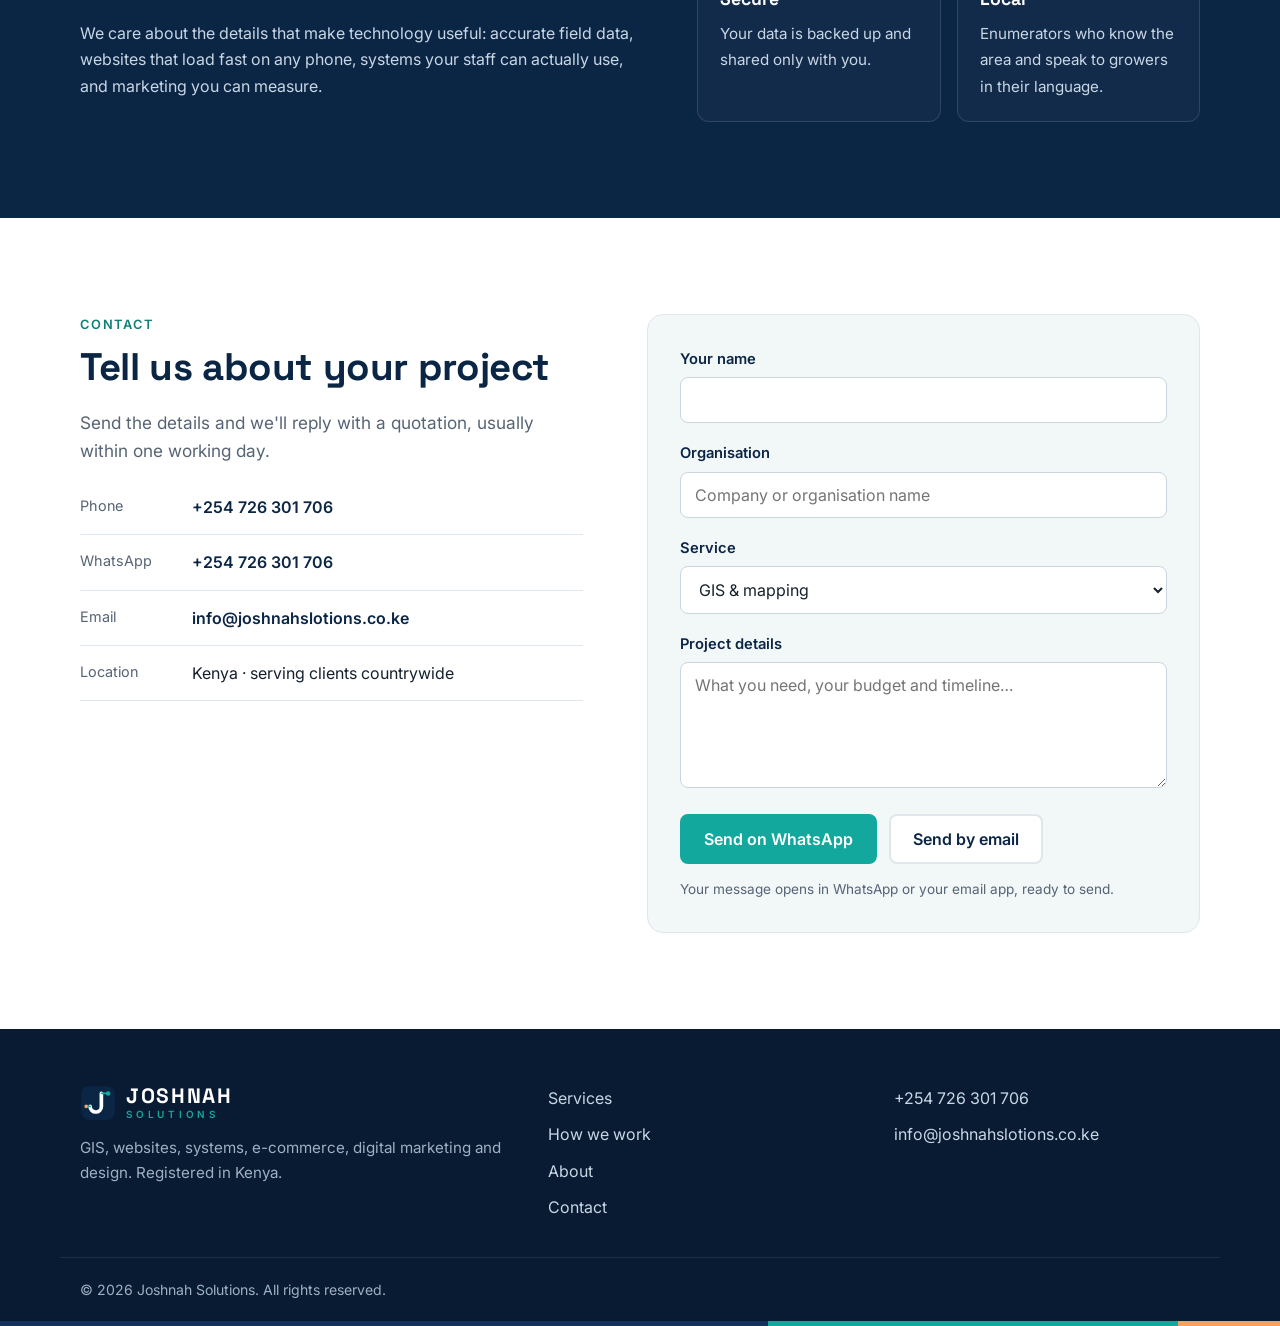
==== commit 2250d656: "Show the full service range: GIS, web, systems, e-commerce, marketing, Meta, design Eight service ca" ====
--- a/index.html
+++ b/index.html
@@ -3,14 +3,14 @@
 <head>
 <meta charset="utf-8">
 <meta name="viewport" content="width=device-width, initial-scale=1">
-<title>Joshnah Solutions | Digital Census, GIS Mapping &amp; Data Services in Kenya</title>
-<meta name="description" content="Joshnah Solutions is a Kenyan computing and data services company. We run digital censuses, GPS farm mapping, data collection, data entry and analysis for tea factories, cooperatives, counties and businesses.">
+<title>Joshnah Solutions | GIS, Websites, Systems &amp; Digital Marketing in Kenya</title>
+<meta name="description" content="Joshnah Solutions is a Kenyan technology company. We do GIS mapping and digital census, website development, system design, e-commerce, digital marketing, Meta (Facebook, Instagram &amp; WhatsApp) solutions and graphic design.">
 <meta name="theme-color" content="#0B2545">
 <link rel="icon" href="assets/logo.svg" type="image/svg+xml">
 <meta property="og:type" content="website">
-<meta property="og:title" content="Joshnah Solutions: Computing &amp; Data Services">
-<meta property="og:description" content="Digital census, GIS mapping, data collection and analysis across Kenya.">
-<meta property="og:image" content="assets/og-image.png">
+<meta property="og:title" content="Joshnah Solutions: GIS, Web, Systems &amp; Digital Marketing">
+<meta property="og:description" content="GIS mapping, websites, systems, e-commerce, digital marketing, Meta ads and graphic design across Kenya.">
+<meta property="og:image" content="https://jngenoh.github.io/joshnah-solutions/assets/og-image.png">
 <link rel="preconnect" href="https://fonts.googleapis.com">
 <link rel="preconnect" href="https://fonts.gstatic.com" crossorigin>
 <link rel="stylesheet" href="https://fonts.googleapis.com/css2?family=Inter:wght@400;500;600;700&family=Space+Grotesk:wght@500;600;700&display=swap">
@@ -20,7 +20,7 @@
   "@context": "https://schema.org",
   "@type": "ProfessionalService",
   "name": "Joshnah Solutions",
-  "description": "Computing and data services: digital census, GIS mapping, data collection, data entry and analysis.",
+  "description": "GIS mapping and digital census, website development, system design, e-commerce, digital marketing, Meta solutions and graphic design.",
   "telephone": "+254726301706",
   "email": "info@joshnahslotions.co.ke",
   "areaServed": "Kenya",
@@ -57,9 +57,9 @@
   <section class="hero">
     <div class="container hero-grid">
       <div class="hero-copy">
-        <p class="eyebrow">Computing &amp; data services · Kenya</p>
-        <h1>Accurate field data, mapped and ready to use.</h1>
-        <p class="lead">We run digital censuses, GPS farm mapping, data collection and analysis for tea factories, cooperatives, county governments and businesses. You get clean records, real acreage and reports you can act on.</p>
+        <p class="eyebrow">GIS · Web · Systems · Marketing · Kenya</p>
+        <h1>Technology that maps, builds and grows your business.</h1>
+        <p class="lead">From GPS farm mapping to websites, online shops, custom systems and Meta ads, Joshnah Solutions designs, builds and runs the digital side of your organisation.</p>
         <div class="hero-cta">
           <a class="btn" href="#contact">Request a quote</a>
           <a class="btn btn-ghost" href="https://wa.me/254726301706?text=Hello%20Joshnah%20Solutions%2C%20I%27d%20like%20to%20talk%20about%20a%20project." target="_blank" rel="noopener">
@@ -68,9 +68,9 @@
           </a>
         </div>
         <ul class="hero-points">
-          <li>Trained local enumerators</li>
-          <li>Garmin GPS field mapping</li>
-          <li>Data backed up and delivered</li>
+          <li>GIS &amp; field data</li>
+          <li>Websites, systems &amp; e-commerce</li>
+          <li>Marketing, Meta &amp; design</li>
         </ul>
       </div>
 
@@ -108,6 +108,18 @@
             <circle r="16" class="pin-halo"/><circle r="6" class="pin-dot"/>
           </g>
         </svg>
+        <div class="float-card web-card" aria-hidden="true">
+          <div class="wc-bar"><i></i><i></i><i></i><span>yourbusiness.co.ke</span></div>
+          <div class="wc-body">
+            <div class="wc-hero"></div>
+            <div class="wc-row"><b></b><b></b><b></b></div>
+            <div class="wc-btn">Shop now</div>
+          </div>
+        </div>
+        <div class="float-card ad-card" aria-hidden="true">
+          <span class="ad-dot"></span>
+          <div><strong>Campaign live</strong><small>Facebook &amp; Instagram</small></div>
+        </div>
       </figure>
     </div>
   </section>
@@ -118,38 +130,48 @@
       <div class="section-head">
         <p class="eyebrow">Services</p>
         <h2>What we do</h2>
-        <p class="section-lead">From the first form in the field to the final report, we handle the whole data job or just the part you need.</p>
+        <p class="section-lead">One team for your maps, your data, your website and systems, and the marketing that brings customers in.</p>
       </div>
       <div class="services">
         <article class="service">
-          <div class="icon"><svg viewBox="0 0 24 24"><path d="M16 11a4 4 0 1 0-8 0M3 21a7 7 0 0 1 7-7h4a7 7 0 0 1 7 7M12 3v4"/></svg></div>
-          <h3>Digital census &amp; enumeration</h3>
-          <p>Grower and farmer registration, household and member surveys. We recruit and train enumerators and manage the fieldwork.</p>
-        </article>
-        <article class="service">
           <div class="icon"><svg viewBox="0 0 24 24"><path d="M9 4 3 6v14l6-2 6 2 6-2V4l-6 2-6-2Zm0 0v14m6-12v14"/></svg></div>
-          <h3>GIS &amp; geomapping</h3>
-          <p>GPS mapping of farms and plots, polygon generation, acreage and location data, and printed or digital maps.</p>
+          <h3>GIS &amp; mapping</h3>
+          <p>GPS mapping of farms and land, polygon generation, acreage, location data and printed or digital maps.</p>
         </article>
         <article class="service">
           <div class="icon"><svg viewBox="0 0 24 24"><path d="M9 3h6l1 2h3v16H5V5h3l1-2Zm-1 8h8M8 15h5"/></svg></div>
-          <h3>Data collection</h3>
-          <p>Paper and mobile data collection forms designed for your project, with quality checks while the team is still in the field.</p>
-        </article>
-        <article class="service">
-          <div class="icon"><svg viewBox="0 0 24 24"><rect x="3" y="5" width="18" height="12" rx="2"/><path d="M7 21h10M12 17v4M7 9h2m2 0h2m2 0h2M7 13h10"/></svg></div>
-          <h3>Data entry &amp; digitisation</h3>
-          <p>Turning paper records and box files into clean, searchable digital databases, double-checked for accuracy.</p>
-        </article>
-        <article class="service">
-          <div class="icon"><svg viewBox="0 0 24 24"><path d="M4 20V10m6 10V4m6 16v-7m4 7H2"/></svg></div>
-          <h3>Data analysis &amp; reporting</h3>
-          <p>Grower statistics, summaries and dashboards that answer the questions your board and management actually ask.</p>
-        </article>
-        <article class="service">
-          <div class="icon"><svg viewBox="0 0 24 24"><path d="m8 9-4 3 4 3m8-6 4 3-4 3M14 5l-4 14"/></svg></div>
-          <h3>Websites &amp; IT systems</h3>
-          <p>Business websites, online systems and IT support, so your organisation runs well once the data is in.</p>
+          <h3>Digital census &amp; data</h3>
+          <p>Grower and member census, enumerator training, data collection, data entry and statistical reports.</p>
+        </article>
+        <article class="service">
+          <div class="icon"><svg viewBox="0 0 24 24"><rect x="3" y="4" width="18" height="16" rx="2"/><path d="M3 9h18M7 6.5h.01M10 6.5h.01"/></svg></div>
+          <h3>Website development</h3>
+          <p>Fast, mobile-friendly business websites that show up on Google and turn visitors into enquiries.</p>
+        </article>
+        <article class="service">
+          <div class="icon"><svg viewBox="0 0 24 24"><rect x="3" y="3" width="7" height="7" rx="1.5"/><rect x="14" y="3" width="7" height="7" rx="1.5"/><rect x="8.5" y="14" width="7" height="7" rx="1.5"/><path d="M6.5 10v2h11v-2M12 12v2"/></svg></div>
+          <h3>System design &amp; development</h3>
+          <p>Custom systems for your operations: records, stock, sales, members, staff and reports, built around how you work.</p>
+        </article>
+        <article class="service">
+          <div class="icon"><svg viewBox="0 0 24 24"><path d="M3 4h2l2.4 11.2a1 1 0 0 0 1 .8h8.9a1 1 0 0 0 1-.8L20 8H6.2M10 20h.01M17 20h.01"/></svg></div>
+          <h3>E-commerce</h3>
+          <p>Online shops with product catalogues, M-Pesa and card payments, order tracking and delivery options.</p>
+        </article>
+        <article class="service">
+          <div class="icon"><svg viewBox="0 0 24 24"><path d="M3 11v2a1 1 0 0 0 1 1h2l5 4V6L6 10H4a1 1 0 0 0-1 1Zm13-3a5 5 0 0 1 0 8m2.5-10.5a8.5 8.5 0 0 1 0 13"/></svg></div>
+          <h3>Digital marketing</h3>
+          <p>Search engine optimisation, Google Ads, social media management and content that reaches the right customers.</p>
+        </article>
+        <article class="service">
+          <div class="icon"><svg viewBox="0 0 24 24"><path d="M21 12a9 9 0 1 1-4-7.5M21 4v5h-5"/><path d="M8 12.5l2.5 2.5L16 9.5"/></svg></div>
+          <h3>Meta business solutions</h3>
+          <p>Facebook and Instagram ads, Meta Business Suite setup and verification, and WhatsApp Business for your sales team.</p>
+        </article>
+        <article class="service">
+          <div class="icon"><svg viewBox="0 0 24 24"><path d="M12 3a9 9 0 0 0 0 18c1 0 1.5-.7 1.5-1.5 0-.4-.2-.8-.4-1.1-.3-.3-.4-.7-.4-1.1 0-.8.7-1.5 1.5-1.5H16a5 5 0 0 0 5-5c0-4.4-4-7.8-9-7.8Z"/><path d="M7.5 11h.01M10 7.5h.01M14.5 7.5h.01"/></svg></div>
+          <h3>Graphic design &amp; branding</h3>
+          <p>Logos, brand identity, flyers, posters, company profiles and social media graphics that look professional.</p>
         </article>
       </div>
     </div>
@@ -160,34 +182,34 @@
     <div class="container">
       <div class="section-head">
         <p class="eyebrow">How we work</p>
-        <h2>How a census project runs</h2>
-        <p class="section-lead">Every project follows the same five stages, so you always know what is happening and what comes next.</p>
+        <h2>How a project runs with us</h2>
+        <p class="section-lead">Whether it is a census, a website or an ad campaign, every project follows the same five stages, so you always know what comes next.</p>
       </div>
       <ol class="steps">
         <li>
           <span class="step-no">1</span>
-          <h3>Plan</h3>
-          <p>We agree the scope, the data to collect, the forms and the timeline with your team.</p>
+          <h3>Discover</h3>
+          <p>We learn about your organisation, your goals and what success looks like.</p>
         </li>
         <li>
           <span class="step-no">2</span>
-          <h3>Train</h3>
-          <p>Our trainers prepare enumerators on the forms, the GPS devices and how to work with growers.</p>
+          <h3>Plan &amp; quote</h3>
+          <p>You get a clear scope, timeline and itemised quotation before any work starts.</p>
         </li>
         <li>
           <span class="step-no">3</span>
-          <h3>Collect &amp; map</h3>
-          <p>Enumerators visit every farm, fill the forms and walk the boundaries with Garmin GPS units.</p>
+          <h3>Design &amp; build</h3>
+          <p>We map, design, develop or create, and share progress with you along the way.</p>
         </li>
         <li>
           <span class="step-no">4</span>
-          <h3>Clean &amp; analyse</h3>
-          <p>We enter and check the data, generate polygons and produce grower statistics.</p>
+          <h3>Launch &amp; deliver</h3>
+          <p>We go live or hand over the maps, data and files, and train your team to use them.</p>
         </li>
         <li>
           <span class="step-no">5</span>
-          <h3>Deliver &amp; back up</h3>
-          <p>You receive the database, maps and report, with the data uploaded and backed up safely.</p>
+          <h3>Support &amp; grow</h3>
+          <p>We keep systems running, back up your data and help you keep improving results.</p>
         </li>
       </ol>
     </div>
@@ -198,28 +220,28 @@
     <div class="container">
       <div class="section-head">
         <p class="eyebrow">Who we serve</p>
-        <h2>Built for organisations that work with people on the ground</h2>
+        <h2>Built for organisations of every size</h2>
       </div>
       <div class="sectors">
         <div class="sector">
-          <h3>Tea factories</h3>
-          <p>Grower censuses, farm mapping and bush counts that keep your grower register current.</p>
+          <h3>Tea factories &amp; agriculture</h3>
+          <p>Grower census, farm mapping and grower records.</p>
         </div>
         <div class="sector">
           <h3>Cooperatives &amp; SACCOs</h3>
-          <p>Member registration, records digitisation and member statistics.</p>
-        </div>
-        <div class="sector">
-          <h3>County governments</h3>
-          <p>Farmer registration, asset mapping and survey data for planning.</p>
-        </div>
-        <div class="sector">
-          <h3>NGOs &amp; research</h3>
-          <p>Baseline and impact surveys with trained enumerators and clean datasets.</p>
-        </div>
-        <div class="sector">
-          <h3>Businesses</h3>
-          <p>Data entry, websites and IT support for growing companies.</p>
+          <p>Member systems, records digitisation and websites.</p>
+        </div>
+        <div class="sector">
+          <h3>Counties &amp; NGOs</h3>
+          <p>Mapping, surveys and data for planning and reporting.</p>
+        </div>
+        <div class="sector">
+          <h3>Small &amp; growing businesses</h3>
+          <p>Websites, branding, systems and marketing.</p>
+        </div>
+        <div class="sector">
+          <h3>Shops &amp; online sellers</h3>
+          <p>E-commerce stores, Meta ads and WhatsApp Business.</p>
         </div>
       </div>
     </div>
@@ -230,12 +252,12 @@
     <div class="container about-grid">
       <div>
         <p class="eyebrow eyebrow-light">About us</p>
-        <h2>A registered Kenyan company focused on getting the data right</h2>
-        <p>Joshnah Solutions is a computing and data services company registered in Kenya. We combine fieldwork, GIS and software skills, so one team takes a project from the first farm visit to the final report.</p>
-        <p>We care about the details that make data usable: forms that are easy to fill, enumerators who are properly trained, GPS points that are checked, and records that are backed up.</p>
+        <h2>A registered Kenyan company that gets the details right</h2>
+        <p>Joshnah Solutions is a technology company registered in Kenya. We bring GIS, software, design and marketing skills together, so one team can map your land, build your systems and grow your brand online.</p>
+        <p>We care about the details that make technology useful: accurate field data, websites that load fast on any phone, systems your staff can actually use, and marketing you can measure.</p>
       </div>
       <ul class="pillars">
-        <li><strong>Accurate</strong><span>Checks at every stage, from the field to data entry.</span></li>
+        <li><strong>Accurate</strong><span>Checks at every stage, from field data to the final launch.</span></li>
         <li><strong>Accountable</strong><span>Clear quotations, clear timelines and regular updates.</span></li>
         <li><strong>Secure</strong><span>Your data is backed up and shared only with you.</span></li>
         <li><strong>Local</strong><span>Enumerators who know the area and speak to growers in their language.</span></li>
@@ -277,23 +299,25 @@
         </div>
         <div class="field">
           <label for="f-org">Organisation</label>
-          <input id="f-org" name="org" type="text" autocomplete="organization" placeholder="e.g. a tea factory, SACCO or county">
+          <input id="f-org" name="org" type="text" autocomplete="organization" placeholder="Company or organisation name">
         </div>
         <div class="field">
           <label for="f-service">Service</label>
           <select id="f-service" name="service">
-            <option>Digital census &amp; enumeration</option>
-            <option>GIS &amp; geomapping</option>
-            <option>Data collection</option>
-            <option>Data entry &amp; digitisation</option>
-            <option>Data analysis &amp; reporting</option>
-            <option>Websites &amp; IT systems</option>
+            <option>GIS &amp; mapping</option>
+            <option>Digital census &amp; data</option>
+            <option>Website development</option>
+            <option>System design &amp; development</option>
+            <option>E-commerce</option>
+            <option>Digital marketing</option>
+            <option>Meta business solutions</option>
+            <option>Graphic design &amp; branding</option>
             <option>Something else</option>
           </select>
         </div>
         <div class="field">
           <label for="f-msg">Project details</label>
-          <textarea id="f-msg" name="message" rows="5" required placeholder="Number of growers or records, location, timeline…"></textarea>
+          <textarea id="f-msg" name="message" rows="5" required placeholder="What you need, your budget and timeline…"></textarea>
         </div>
         <p class="form-error" id="form-error" role="alert" hidden>Please add your name and a few project details.</p>
         <div class="form-actions">
@@ -314,7 +338,7 @@
         <img src="assets/logo.svg" alt="" width="36" height="36">
         <span class="brand-text"><span class="brand-name">JOSHNAH</span><span class="brand-sub">SOLUTIONS</span></span>
       </a>
-      <p class="footer-tag">Computing &amp; data services, registered in Kenya.</p>
+      <p class="footer-tag">GIS, websites, systems, e-commerce, digital marketing and design. Registered in Kenya.</p>
     </div>
     <nav aria-label="Footer">
       <a href="#services">Services</a>
--- a/styles.css
+++ b/styles.css
@@ -207,3 +207,28 @@
   .contact-list li { grid-template-columns: 1fr; gap: 2px; }
   .footer-grid { grid-template-columns: 1fr; }
 }
+
+/* Services: 4 columns of 8 */
+.services { grid-template-columns: repeat(4, 1fr); }
+@media (max-width: 1020px) { .services { grid-template-columns: repeat(2, 1fr); } }
+@media (max-width: 580px) { .services { grid-template-columns: 1fr; } }
+
+/* Hero floating cards */
+.hero-map { position: relative; }
+.float-card { position: absolute; background: #fff; border-radius: 12px; box-shadow: 0 18px 40px rgba(11,37,69,.22); }
+.web-card { width: 44%; right: -4%; bottom: -8%; overflow: hidden; animation: float 6s ease-in-out infinite; }
+.wc-bar { display: flex; align-items: center; gap: 5px; padding: 8px 10px; background: #EEF3F6; font-size: 10px; color: var(--muted); }
+.wc-bar i { width: 7px; height: 7px; border-radius: 50%; background: #C8D3DC; }
+.wc-bar i:first-child { background: var(--amber); }
+.wc-bar span { margin-left: 6px; white-space: nowrap; overflow: hidden; text-overflow: ellipsis; }
+.wc-body { padding: 10px; display: grid; gap: 8px; }
+.wc-hero { height: 44px; border-radius: 6px; background: linear-gradient(120deg, var(--navy), var(--teal)); }
+.wc-row { display: grid; grid-template-columns: repeat(3, 1fr); gap: 6px; }
+.wc-row b { height: 30px; border-radius: 5px; background: var(--tint); border: 1px solid var(--line); }
+.wc-btn { justify-self: start; background: var(--amber); color: var(--navy); font: 700 10px var(--body); padding: 5px 10px; border-radius: 5px; }
+.ad-card { left: -5%; top: 8%; display: flex; align-items: center; gap: 10px; padding: 10px 14px; animation: float 6s ease-in-out -3s infinite; }
+.ad-card strong { display: block; font: 700 13px var(--display); color: var(--navy); }
+.ad-card small { font-size: 11px; color: var(--muted); }
+.ad-dot { width: 10px; height: 10px; border-radius: 50%; background: #22C55E; box-shadow: 0 0 0 4px rgba(34,197,94,.2); }
+@keyframes float { 0%, 100% { transform: translateY(0); } 50% { transform: translateY(-8px); } }
+@media (max-width: 860px) { .web-card { right: 0; bottom: -6%; } .ad-card { left: 0; } }
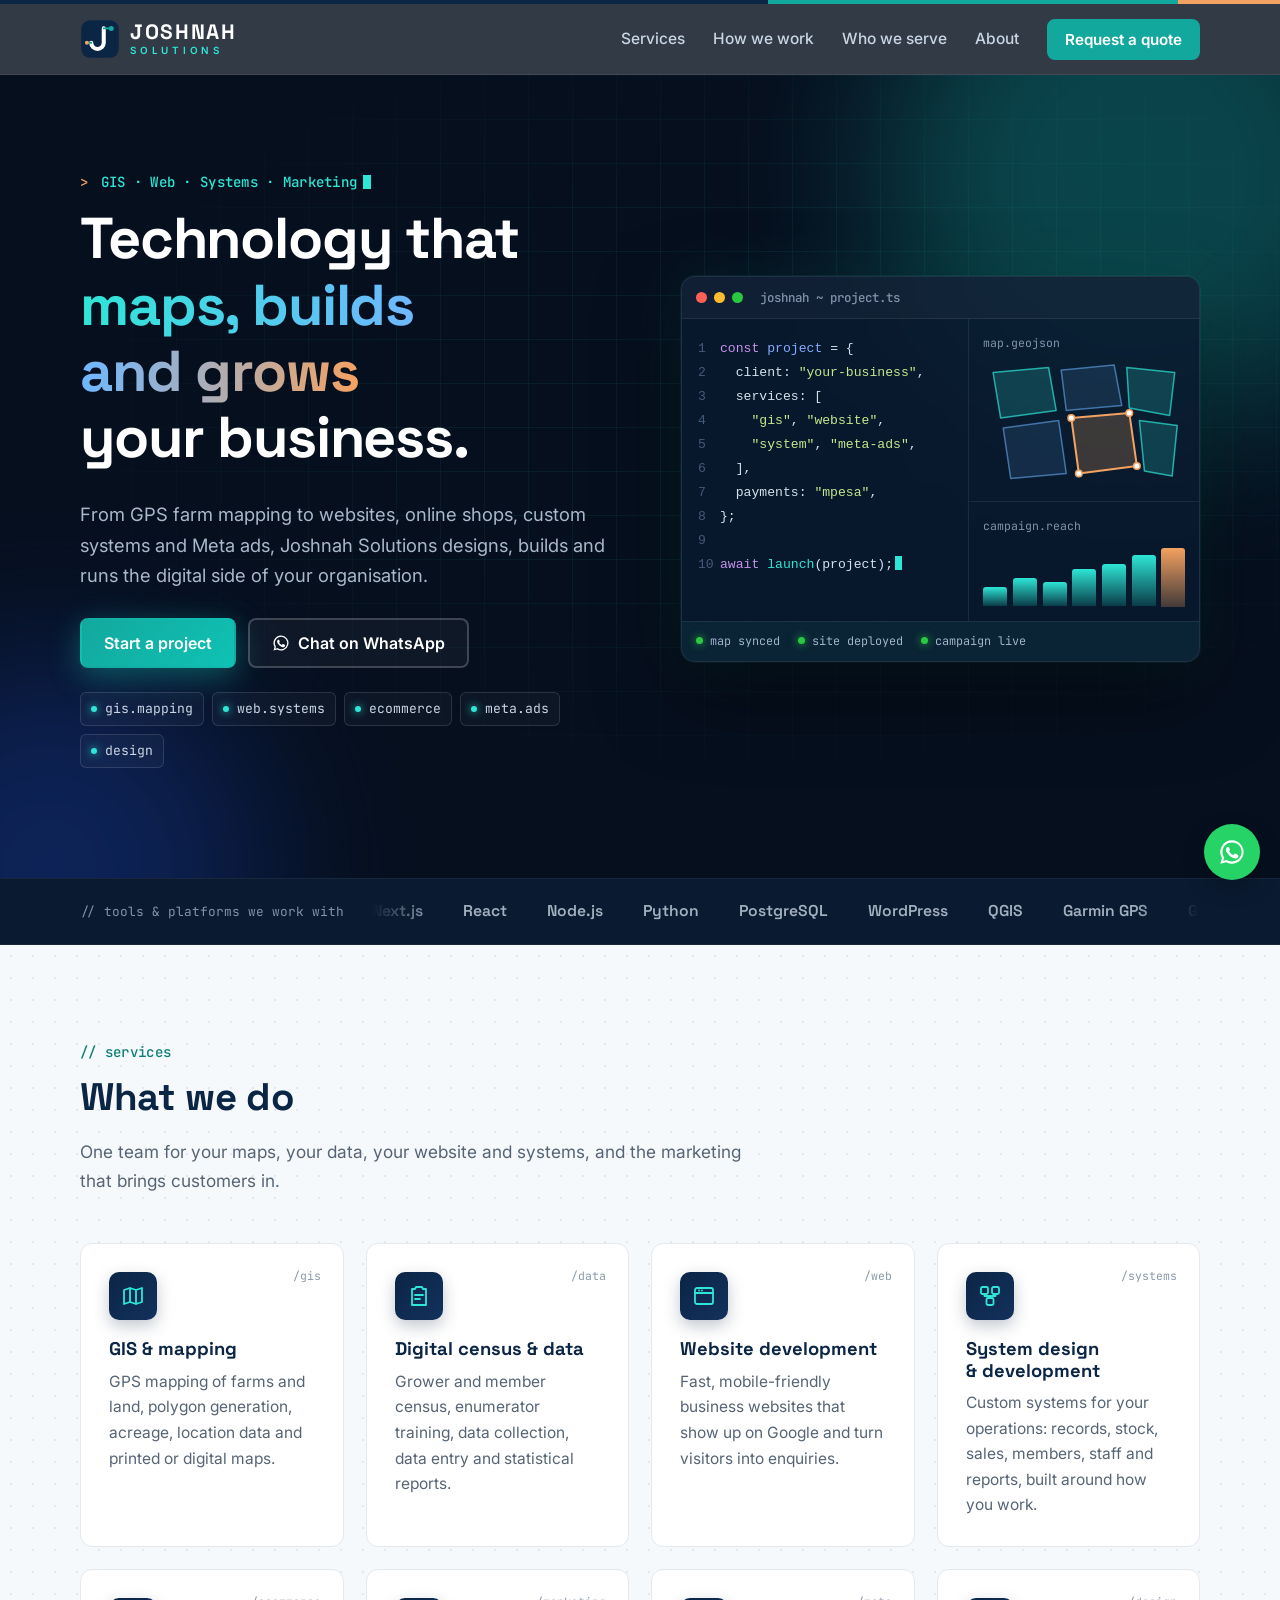
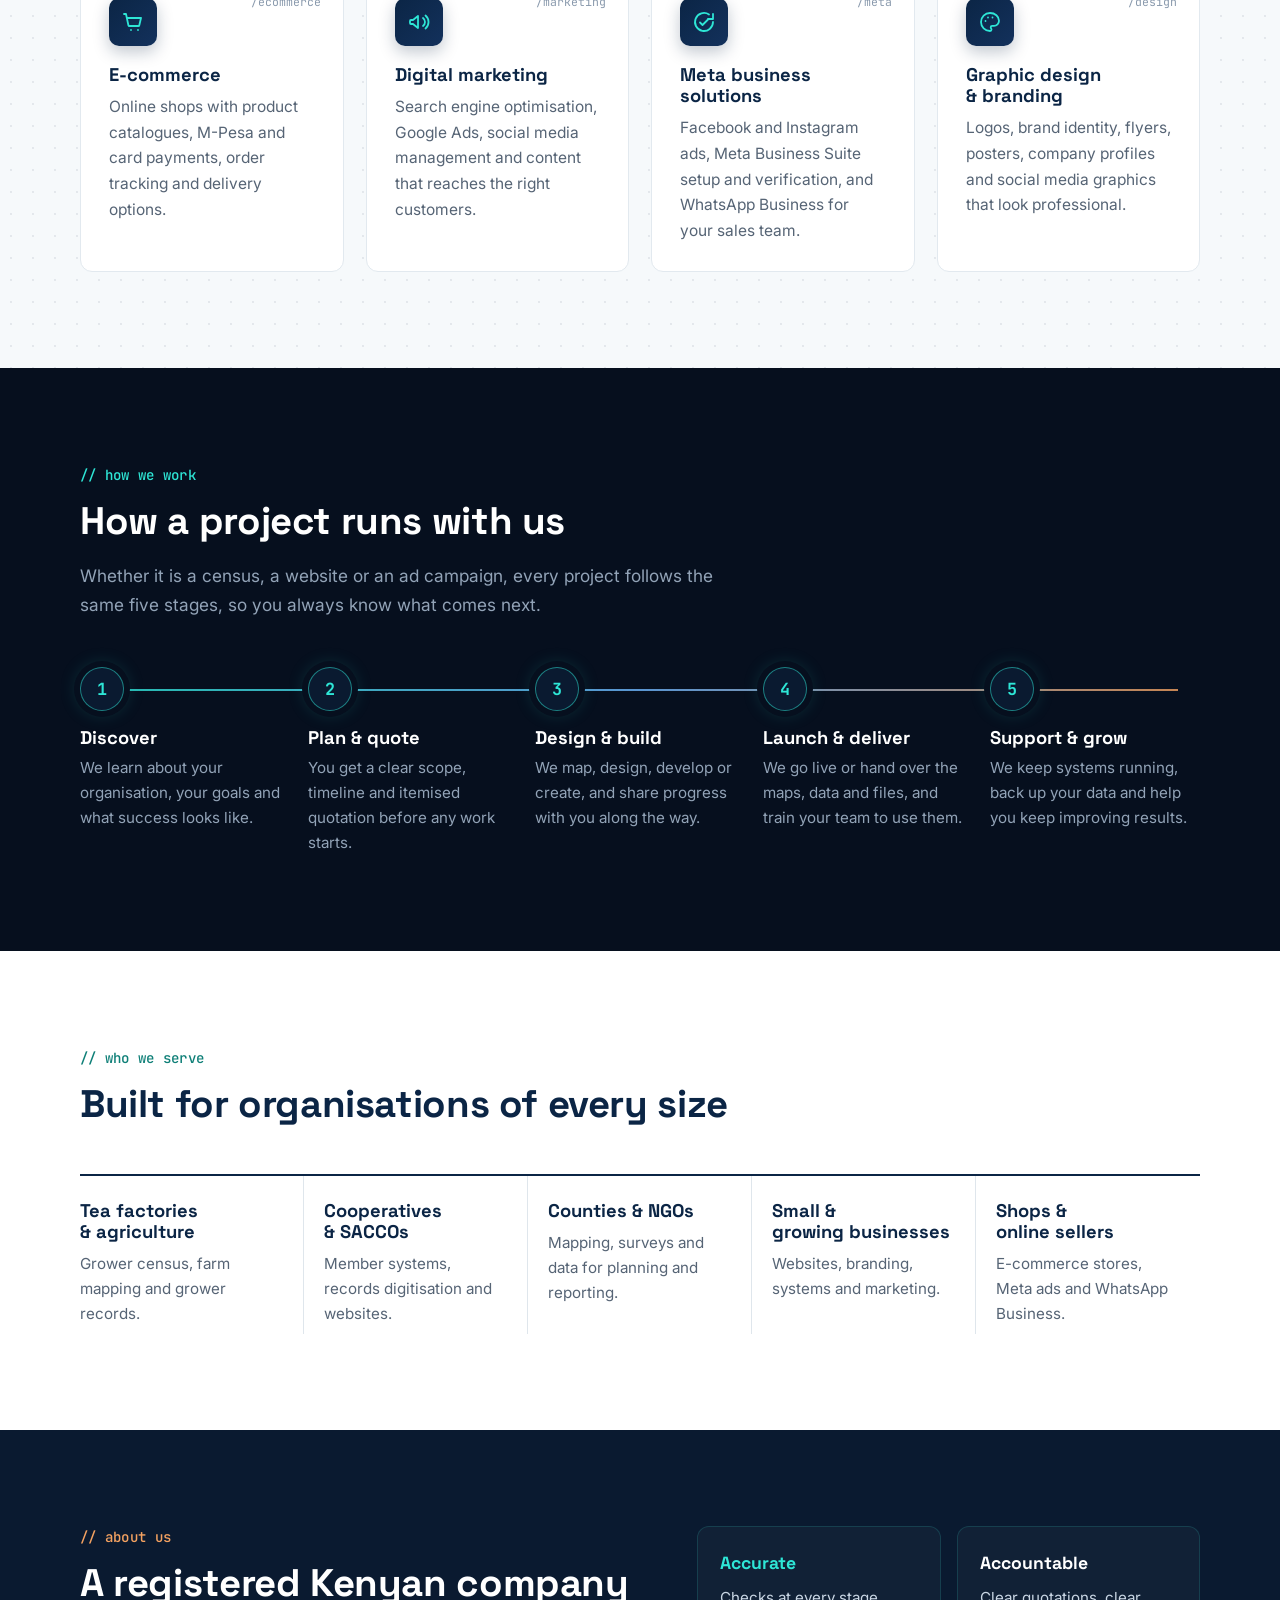
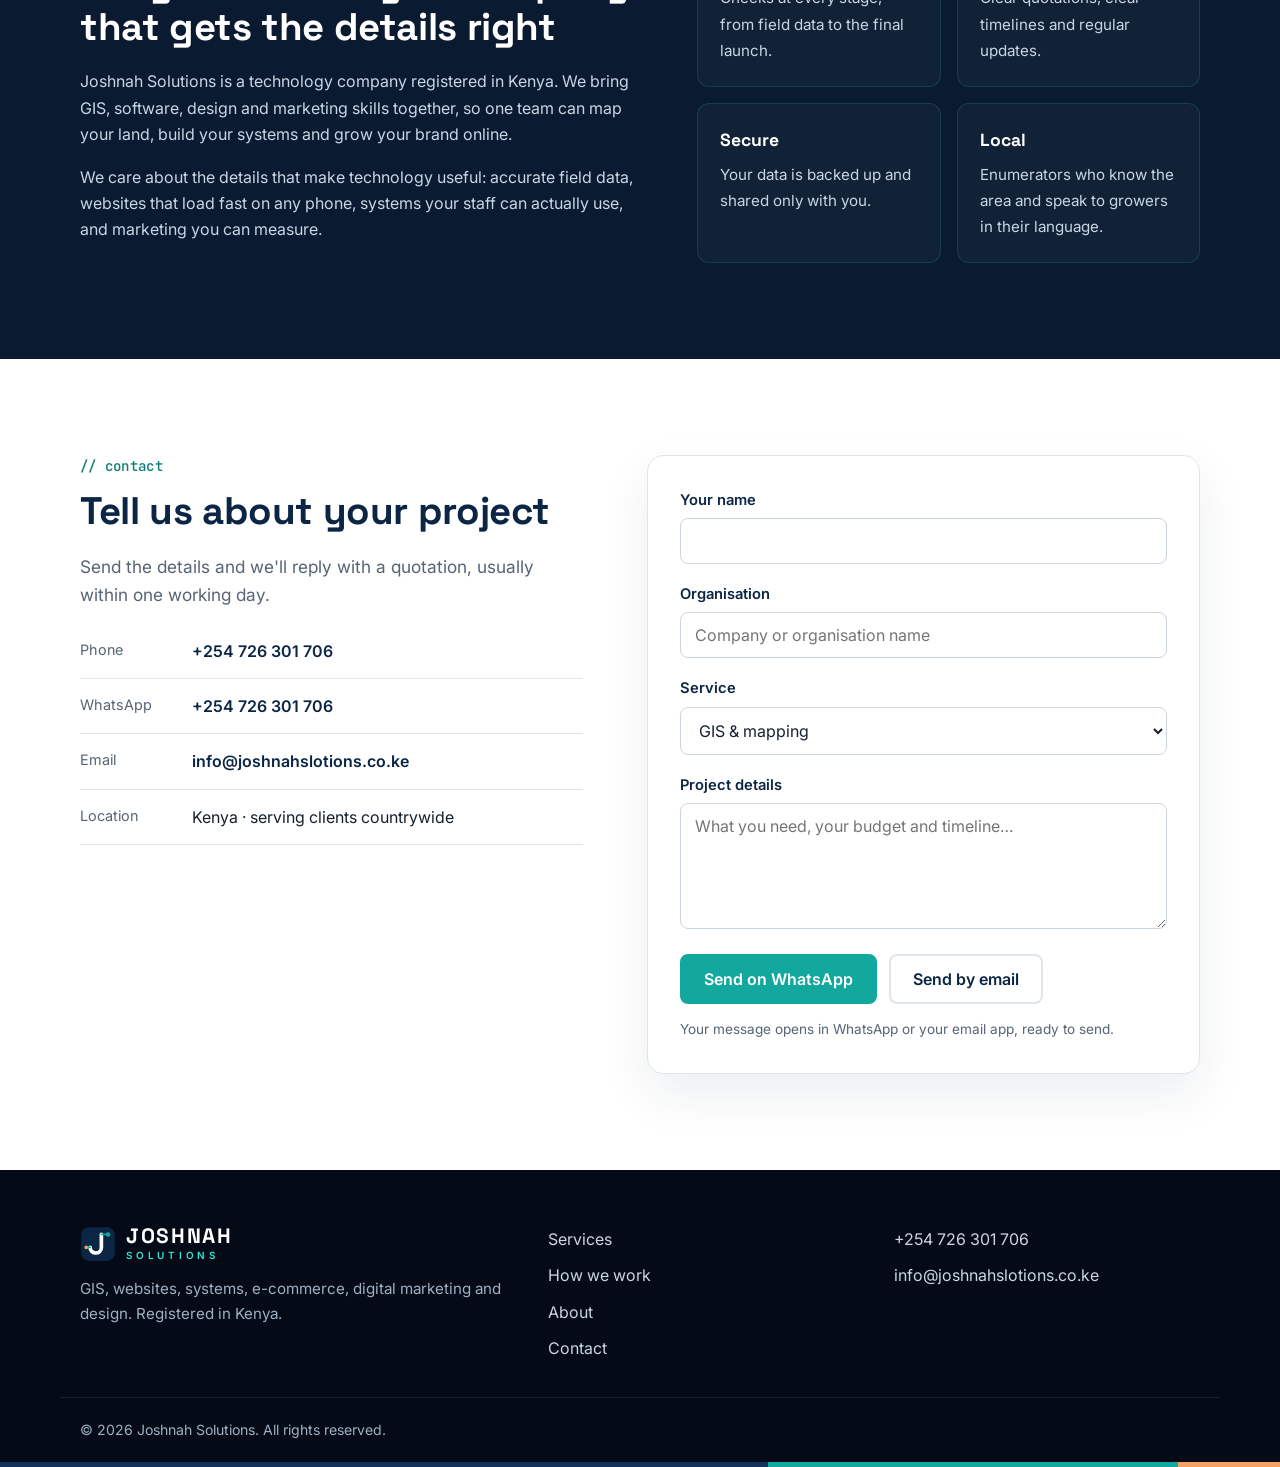
==== commit 81391190: "Tech look: dark hero with code-editor visual, tools strip, mono labels, glowing cards Co-Authored-By" ====
--- a/index.html
+++ b/index.html
@@ -5,7 +5,7 @@
 <meta name="viewport" content="width=device-width, initial-scale=1">
 <title>Joshnah Solutions | GIS, Websites, Systems &amp; Digital Marketing in Kenya</title>
 <meta name="description" content="Joshnah Solutions is a Kenyan technology company. We do GIS mapping and digital census, website development, system design, e-commerce, digital marketing, Meta (Facebook, Instagram &amp; WhatsApp) solutions and graphic design.">
-<meta name="theme-color" content="#0B2545">
+<meta name="theme-color" content="#060F1E">
 <link rel="icon" href="assets/logo.svg" type="image/svg+xml">
 <meta property="og:type" content="website">
 <meta property="og:title" content="Joshnah Solutions: GIS, Web, Systems &amp; Digital Marketing">
@@ -13,7 +13,7 @@
 <meta property="og:image" content="https://jngenoh.github.io/joshnah-solutions/assets/og-image.png">
 <link rel="preconnect" href="https://fonts.googleapis.com">
 <link rel="preconnect" href="https://fonts.gstatic.com" crossorigin>
-<link rel="stylesheet" href="https://fonts.googleapis.com/css2?family=Inter:wght@400;500;600;700&family=Space+Grotesk:wght@500;600;700&display=swap">
+<link rel="stylesheet" href="https://fonts.googleapis.com/css2?family=Inter:wght@400;500;600;700&family=JetBrains+Mono:wght@400;500;600&family=Space+Grotesk:wght@500;600;700&display=swap">
 <link rel="stylesheet" href="styles.css">
 <script type="application/ld+json">
 {
@@ -54,73 +54,83 @@
 <main id="main">
 
   <!-- HERO -->
-  <section class="hero">
+  <section class="hero hero-tech">
+    <div class="hero-bg" aria-hidden="true"><span class="glow g1"></span><span class="glow g2"></span></div>
     <div class="container hero-grid">
       <div class="hero-copy">
-        <p class="eyebrow">GIS · Web · Systems · Marketing · Kenya</p>
-        <h1>Technology that maps, builds and grows your business.</h1>
+        <p class="eyebrow mono"><span class="prompt">&gt;</span> GIS · Web · Systems · Marketing<span class="caret"></span></p>
+        <h1>Technology that <span class="grad">maps, builds and grows</span> your business.</h1>
         <p class="lead">From GPS farm mapping to websites, online shops, custom systems and Meta ads, Joshnah Solutions designs, builds and runs the digital side of your organisation.</p>
         <div class="hero-cta">
-          <a class="btn" href="#contact">Request a quote</a>
-          <a class="btn btn-ghost" href="https://wa.me/254726301706?text=Hello%20Joshnah%20Solutions%2C%20I%27d%20like%20to%20talk%20about%20a%20project." target="_blank" rel="noopener">
+          <a class="btn btn-glow" href="#contact">Start a project</a>
+          <a class="btn btn-outline-light" href="https://wa.me/254726301706?text=Hello%20Joshnah%20Solutions%2C%20I%27d%20like%20to%20talk%20about%20a%20project." target="_blank" rel="noopener">
             <svg width="18" height="18" viewBox="0 0 24 24" aria-hidden="true"><path fill="currentColor" d="M12 2a10 10 0 0 0-8.6 15.1L2 22l5-1.3A10 10 0 1 0 12 2Zm0 18.2a8.2 8.2 0 0 1-4.2-1.2l-.3-.2-3 .8.8-2.9-.2-.3A8.2 8.2 0 1 1 12 20.2Zm4.5-6.1c-.2-.1-1.5-.7-1.7-.8-.2-.1-.4-.1-.6.1l-.8 1c-.1.2-.3.2-.5.1a6.7 6.7 0 0 1-3.3-2.9c-.3-.4.3-.4.7-1.3.1-.2 0-.3 0-.4l-.8-1.8c-.2-.5-.4-.4-.6-.4h-.5a1 1 0 0 0-.7.3 3 3 0 0 0-.9 2.2 5.2 5.2 0 0 0 1.1 2.7 11.8 11.8 0 0 0 4.5 4c1.7.7 2.4.8 3.2.6.5-.1 1.5-.6 1.7-1.2.2-.6.2-1.1.1-1.2l-.5-.3Z"/></svg>
             Chat on WhatsApp
           </a>
         </div>
-        <ul class="hero-points">
-          <li>GIS &amp; field data</li>
-          <li>Websites, systems &amp; e-commerce</li>
-          <li>Marketing, Meta &amp; design</li>
+        <ul class="hero-points mono">
+          <li>gis.mapping</li>
+          <li>web.systems</li>
+          <li>ecommerce</li>
+          <li>meta.ads</li>
+          <li>design</li>
         </ul>
       </div>
 
-      <figure class="hero-map" aria-label="Illustration of mapped farm plots with GPS points">
-        <svg viewBox="0 0 520 440" role="img">
-          <title>Farm plots mapped as polygons</title>
-          <defs>
-            <pattern id="grid" width="26" height="26" patternUnits="userSpaceOnUse">
-              <path d="M26 0H0V26" fill="none" class="grid-line"/>
-            </pattern>
-          </defs>
-          <rect width="520" height="440" rx="18" class="map-bg"/>
-          <rect width="520" height="440" rx="18" fill="url(#grid)"/>
-          <path class="contour" d="M-10 330 C 90 300, 160 360, 260 320 S 430 250, 540 290"/>
-          <path class="contour" d="M-10 370 C 100 340, 170 400, 270 362 S 440 300, 540 330"/>
-          <path class="contour" d="M-10 110 C 80 140, 180 70, 280 105 S 450 160, 540 120"/>
-          <path class="road" d="M40 440 C 120 330, 200 280, 250 220 S 380 90, 470 0"/>
-          <polygon class="plot p1" points="70,70 190,52 214,150 92,176"/>
-          <polygon class="plot p2" points="226,60 340,40 360,128 230,150"/>
-          <polygon class="plot p3" points="96,196 214,170 236,262 120,290"/>
-          <polygon class="plot p4 active" points="282,170 410,150 432,262 300,288"/>
-          <polygon class="plot p2" points="370,40 470,52 462,138 378,126"/>
-          <polygon class="plot p1" points="140,312 252,300 268,388 150,404"/>
-          <polygon class="plot p3" points="318,306 440,290 456,380 330,400"/>
-          <g class="vertices">
-            <circle cx="282" cy="170" r="5"/><circle cx="410" cy="150" r="5"/>
-            <circle cx="432" cy="262" r="5"/><circle cx="300" cy="288" r="5"/>
-          </g>
-          <g class="label" transform="translate(300 196)">
-            <rect width="132" height="62" rx="8"/>
-            <text x="12" y="22" class="l1">Grower No. 0418</text>
-            <text x="12" y="42" class="l2">1.42 acres · 4 points</text>
-          </g>
-          <g class="pin" transform="translate(150 230)">
-            <circle r="16" class="pin-halo"/><circle r="6" class="pin-dot"/>
-          </g>
-        </svg>
-        <div class="float-card web-card" aria-hidden="true">
-          <div class="wc-bar"><i></i><i></i><i></i><span>yourbusiness.co.ke</span></div>
-          <div class="wc-body">
-            <div class="wc-hero"></div>
-            <div class="wc-row"><b></b><b></b><b></b></div>
-            <div class="wc-btn">Shop now</div>
+      <figure class="console" aria-label="Illustration of a project workspace with code, a map and campaign results">
+        <div class="win">
+          <div class="win-bar"><i></i><i></i><i></i><span>joshnah ~ project.ts</span></div>
+          <div class="win-body">
+<pre class="code" aria-hidden="true"><code><span class="ln">1</span><span class="k">const</span> <span class="v">project</span> = {
+<span class="ln">2</span>  client: <span class="s">"your-business"</span>,
+<span class="ln">3</span>  services: [
+<span class="ln">4</span>    <span class="s">"gis"</span>, <span class="s">"website"</span>,
+<span class="ln">5</span>    <span class="s">"system"</span>, <span class="s">"meta-ads"</span>,
+<span class="ln">6</span>  ],
+<span class="ln">7</span>  payments: <span class="s">"mpesa"</span>,
+<span class="ln">8</span>};
+<span class="ln">9</span>
+<span class="ln">10</span><span class="k">await</span> <span class="f">launch</span>(project);<span class="cursor"></span></code></pre>
+            <div class="win-side">
+              <div class="panel">
+                <p class="panel-title mono">map.geojson</p>
+                <svg viewBox="0 0 160 100" class="mini-map" aria-hidden="true">
+                  <polygon points="8,10 52,6 58,40 14,46" class="mp a"/>
+                  <polygon points="62,8 104,4 110,36 66,40" class="mp b"/>
+                  <polygon points="114,6 152,10 148,44 116,38" class="mp a"/>
+                  <polygon points="16,54 60,48 66,90 22,94" class="mp b"/>
+                  <polygon points="70,46 116,42 122,84 76,90" class="mp hot"/>
+                  <polygon points="124,48 154,52 150,92 128,88" class="mp a"/>
+                  <circle cx="70" cy="46" r="2.6" class="mv"/><circle cx="116" cy="42" r="2.6" class="mv"/>
+                  <circle cx="122" cy="84" r="2.6" class="mv"/><circle cx="76" cy="90" r="2.6" class="mv"/>
+                </svg>
+              </div>
+              <div class="panel">
+                <p class="panel-title mono">campaign.reach</p>
+                <div class="bars" aria-hidden="true"><b style="--h:30%"></b><b style="--h:44%"></b><b style="--h:38%"></b><b style="--h:58%"></b><b style="--h:66%"></b><b style="--h:80%"></b><b style="--h:92%"></b></div>
+              </div>
+            </div>
           </div>
-        </div>
-        <div class="float-card ad-card" aria-hidden="true">
-          <span class="ad-dot"></span>
-          <div><strong>Campaign live</strong><small>Facebook &amp; Instagram</small></div>
+          <div class="win-status mono">
+            <span><b></b>map synced</span><span><b></b>site deployed</span><span><b></b>campaign live</span>
+          </div>
         </div>
       </figure>
+    </div>
+  </section>
+
+  <!-- STACK -->
+  <section class="stack" aria-label="Tools and platforms we work with">
+    <div class="container stack-inner">
+      <p class="mono stack-label">// tools &amp; platforms we work with</p>
+      <div class="marquee">
+        <ul class="stack-list">
+          <li>Next.js</li><li>React</li><li>Node.js</li><li>Python</li><li>PostgreSQL</li><li>WordPress</li><li>QGIS</li><li>Garmin GPS</li><li>Google Ads</li><li>Meta Ads</li><li>WhatsApp Business</li><li>M-Pesa</li><li>Figma</li><li>Canva</li>
+        </ul>
+        <ul class="stack-list" aria-hidden="true">
+          <li>Next.js</li><li>React</li><li>Node.js</li><li>Python</li><li>PostgreSQL</li><li>WordPress</li><li>QGIS</li><li>Garmin GPS</li><li>Google Ads</li><li>Meta Ads</li><li>WhatsApp Business</li><li>M-Pesa</li><li>Figma</li><li>Canva</li>
+        </ul>
+      </div>
     </div>
   </section>
 
@@ -128,47 +138,55 @@
   <section class="section" id="services">
     <div class="container">
       <div class="section-head">
-        <p class="eyebrow">Services</p>
+        <p class="eyebrow mono">// services</p>
         <h2>What we do</h2>
         <p class="section-lead">One team for your maps, your data, your website and systems, and the marketing that brings customers in.</p>
       </div>
       <div class="services">
         <article class="service">
+          <span class="tag mono">/gis</span>
           <div class="icon"><svg viewBox="0 0 24 24"><path d="M9 4 3 6v14l6-2 6 2 6-2V4l-6 2-6-2Zm0 0v14m6-12v14"/></svg></div>
           <h3>GIS &amp; mapping</h3>
           <p>GPS mapping of farms and land, polygon generation, acreage, location data and printed or digital maps.</p>
         </article>
         <article class="service">
+          <span class="tag mono">/data</span>
           <div class="icon"><svg viewBox="0 0 24 24"><path d="M9 3h6l1 2h3v16H5V5h3l1-2Zm-1 8h8M8 15h5"/></svg></div>
           <h3>Digital census &amp; data</h3>
           <p>Grower and member census, enumerator training, data collection, data entry and statistical reports.</p>
         </article>
         <article class="service">
+          <span class="tag mono">/web</span>
           <div class="icon"><svg viewBox="0 0 24 24"><rect x="3" y="4" width="18" height="16" rx="2"/><path d="M3 9h18M7 6.5h.01M10 6.5h.01"/></svg></div>
           <h3>Website development</h3>
           <p>Fast, mobile-friendly business websites that show up on Google and turn visitors into enquiries.</p>
         </article>
         <article class="service">
+          <span class="tag mono">/systems</span>
           <div class="icon"><svg viewBox="0 0 24 24"><rect x="3" y="3" width="7" height="7" rx="1.5"/><rect x="14" y="3" width="7" height="7" rx="1.5"/><rect x="8.5" y="14" width="7" height="7" rx="1.5"/><path d="M6.5 10v2h11v-2M12 12v2"/></svg></div>
           <h3>System design &amp; development</h3>
           <p>Custom systems for your operations: records, stock, sales, members, staff and reports, built around how you work.</p>
         </article>
         <article class="service">
+          <span class="tag mono">/ecommerce</span>
           <div class="icon"><svg viewBox="0 0 24 24"><path d="M3 4h2l2.4 11.2a1 1 0 0 0 1 .8h8.9a1 1 0 0 0 1-.8L20 8H6.2M10 20h.01M17 20h.01"/></svg></div>
           <h3>E-commerce</h3>
           <p>Online shops with product catalogues, M-Pesa and card payments, order tracking and delivery options.</p>
         </article>
         <article class="service">
+          <span class="tag mono">/marketing</span>
           <div class="icon"><svg viewBox="0 0 24 24"><path d="M3 11v2a1 1 0 0 0 1 1h2l5 4V6L6 10H4a1 1 0 0 0-1 1Zm13-3a5 5 0 0 1 0 8m2.5-10.5a8.5 8.5 0 0 1 0 13"/></svg></div>
           <h3>Digital marketing</h3>
           <p>Search engine optimisation, Google Ads, social media management and content that reaches the right customers.</p>
         </article>
         <article class="service">
+          <span class="tag mono">/meta</span>
           <div class="icon"><svg viewBox="0 0 24 24"><path d="M21 12a9 9 0 1 1-4-7.5M21 4v5h-5"/><path d="M8 12.5l2.5 2.5L16 9.5"/></svg></div>
           <h3>Meta business solutions</h3>
           <p>Facebook and Instagram ads, Meta Business Suite setup and verification, and WhatsApp Business for your sales team.</p>
         </article>
         <article class="service">
+          <span class="tag mono">/design</span>
           <div class="icon"><svg viewBox="0 0 24 24"><path d="M12 3a9 9 0 0 0 0 18c1 0 1.5-.7 1.5-1.5 0-.4-.2-.8-.4-1.1-.3-.3-.4-.7-.4-1.1 0-.8.7-1.5 1.5-1.5H16a5 5 0 0 0 5-5c0-4.4-4-7.8-9-7.8Z"/><path d="M7.5 11h.01M10 7.5h.01M14.5 7.5h.01"/></svg></div>
           <h3>Graphic design &amp; branding</h3>
           <p>Logos, brand identity, flyers, posters, company profiles and social media graphics that look professional.</p>
@@ -181,7 +199,7 @@
   <section class="section section-tint" id="process">
     <div class="container">
       <div class="section-head">
-        <p class="eyebrow">How we work</p>
+        <p class="eyebrow mono">// how we work</p>
         <h2>How a project runs with us</h2>
         <p class="section-lead">Whether it is a census, a website or an ad campaign, every project follows the same five stages, so you always know what comes next.</p>
       </div>
@@ -219,7 +237,7 @@
   <section class="section" id="sectors">
     <div class="container">
       <div class="section-head">
-        <p class="eyebrow">Who we serve</p>
+        <p class="eyebrow mono">// who we serve</p>
         <h2>Built for organisations of every size</h2>
       </div>
       <div class="sectors">
@@ -251,7 +269,7 @@
   <section class="section section-dark" id="about">
     <div class="container about-grid">
       <div>
-        <p class="eyebrow eyebrow-light">About us</p>
+        <p class="eyebrow eyebrow-light mono">// about us</p>
         <h2>A registered Kenyan company that gets the details right</h2>
         <p>Joshnah Solutions is a technology company registered in Kenya. We bring GIS, software, design and marketing skills together, so one team can map your land, build your systems and grow your brand online.</p>
         <p>We care about the details that make technology useful: accurate field data, websites that load fast on any phone, systems your staff can actually use, and marketing you can measure.</p>
@@ -269,7 +287,7 @@
   <section class="section" id="contact">
     <div class="container contact-grid">
       <div>
-        <p class="eyebrow">Contact</p>
+        <p class="eyebrow mono">// contact</p>
         <h2>Tell us about your project</h2>
         <p class="section-lead">Send the details and we'll reply with a quotation, usually within one working day.</p>
         <ul class="contact-list">
--- a/styles.css
+++ b/styles.css
@@ -232,3 +232,133 @@
 .ad-dot { width: 10px; height: 10px; border-radius: 50%; background: #22C55E; box-shadow: 0 0 0 4px rgba(34,197,94,.2); }
 @keyframes float { 0%, 100% { transform: translateY(0); } 50% { transform: translateY(-8px); } }
 @media (max-width: 860px) { .web-card { right: 0; bottom: -6%; } .ad-card { left: 0; } }
+
+/* ===== Tech theme ===== */
+:root {
+  --mono: "JetBrains Mono", Consolas, "Courier New", monospace;
+  --night: #060F1E;
+  --night-2: #0A1A30;
+  --cyan: #2EE6D6;
+  --glow: 0 0 0 1px rgba(46,230,214,.25), 0 10px 40px rgba(19,168,158,.25);
+}
+.mono { font-family: var(--mono); }
+.eyebrow.mono { text-transform: none; letter-spacing: .02em; font-weight: 500; font-size: .88rem; }
+
+/* Header: dark glass */
+.site-header { background: rgba(6,15,30,.82); border-bottom-color: rgba(255,255,255,.08); }
+.site-header .brand-name { color: #fff; }
+.site-header .brand-sub { color: var(--cyan); }
+.menu a:not(.btn) { color: #C9D6E4; }
+.menu a:not(.btn):hover { color: #fff; }
+.menu-toggle span { background: #fff; }
+@media (max-width: 860px) {
+  .menu { background: var(--night); border-bottom-color: rgba(255,255,255,.08); }
+  .menu a:not(.btn) { border-bottom-color: rgba(255,255,255,.08); }
+}
+
+/* Buttons */
+.btn-glow { background: linear-gradient(135deg, var(--teal), #0FC2B4); border-color: transparent; box-shadow: 0 8px 30px rgba(19,168,158,.45); }
+.btn-glow:hover { background: linear-gradient(135deg, #0FC2B4, var(--cyan)); border-color: transparent; color: var(--night); }
+.btn-outline-light { background: rgba(255,255,255,.04); color: #fff; border-color: rgba(255,255,255,.2); }
+.btn-outline-light:hover { background: rgba(255,255,255,.1); border-color: var(--cyan); color: #fff; }
+
+/* Hero */
+.hero-tech { position: relative; overflow: hidden; background: var(--night); color: #B9C7D8; padding: 96px 0 110px; }
+.hero-tech::before { content: ""; position: absolute; inset: 0; background-image: linear-gradient(rgba(46,230,214,.07) 1px, transparent 1px), linear-gradient(90deg, rgba(46,230,214,.07) 1px, transparent 1px); background-size: 44px 44px; mask-image: radial-gradient(ellipse 80% 70% at 60% 40%, #000 30%, transparent 75%); -webkit-mask-image: radial-gradient(ellipse 80% 70% at 60% 40%, #000 30%, transparent 75%); }
+.hero-bg .glow { position: absolute; border-radius: 50%; filter: blur(80px); opacity: .55; }
+.hero-bg .g1 { width: 520px; height: 520px; background: #13A89E; right: -120px; top: -160px; opacity: .35; }
+.hero-bg .g2 { width: 420px; height: 420px; background: #1E4FD8; left: -160px; bottom: -200px; opacity: .3; }
+.hero-tech .container { position: relative; }
+.hero-tech h1 { color: #fff; }
+.hero-tech .lead { color: #A9B8CA; }
+.hero-tech .eyebrow { color: var(--cyan); }
+.prompt { color: var(--amber); margin-right: 4px; }
+.caret { display: inline-block; width: 8px; height: 1em; background: var(--cyan); margin-left: 6px; vertical-align: -2px; animation: blink 1.1s steps(1) infinite; }
+@keyframes blink { 50% { opacity: 0; } }
+.grad { background: linear-gradient(90deg, var(--cyan), #6FB7FF 55%, var(--amber)); -webkit-background-clip: text; background-clip: text; color: transparent; }
+.hero-points.mono { gap: 8px; font-size: .82rem; }
+.hero-points.mono li { color: #C9D6E4; border: 1px solid rgba(255,255,255,.12); background: rgba(255,255,255,.03); padding: 5px 10px; border-radius: 6px; }
+.hero-points.mono li::before { background: var(--cyan); width: 6px; height: 6px; box-shadow: 0 0 8px var(--cyan); }
+
+/* Console window */
+.console { margin: 0; }
+.win { background: rgba(10,26,48,.85); border: 1px solid rgba(255,255,255,.1); border-radius: 14px; box-shadow: 0 30px 80px rgba(0,0,0,.5), 0 0 0 1px rgba(46,230,214,.08), 0 0 60px rgba(19,168,158,.15); overflow: hidden; backdrop-filter: blur(8px); }
+.win-bar { display: flex; align-items: center; gap: 7px; padding: 12px 14px; border-bottom: 1px solid rgba(255,255,255,.08); background: rgba(255,255,255,.03); }
+.win-bar i { width: 11px; height: 11px; border-radius: 50%; background: #344A66; }
+.win-bar i:nth-child(1) { background: #FF5F57; } .win-bar i:nth-child(2) { background: #FEBC2E; } .win-bar i:nth-child(3) { background: #28C840; }
+.win-bar span { margin-left: 10px; font: 500 .78rem var(--mono); color: #7F93AB; }
+.win-body { display: grid; grid-template-columns: 1.25fr 1fr; }
+.win-body > * { min-width: 0; }
+.code { margin: 0; padding: 18px 16px; font: 400 .82rem/1.75 var(--mono); color: #D5E1EE; overflow-x: auto; border-right: 1px solid rgba(255,255,255,.08); }
+.code .ln { display: inline-block; width: 22px; color: #44597A; user-select: none; }
+.code .k { color: #C792EA; } .code .v { color: #82AAFF; } .code .s { color: #C3E88D; } .code .f { color: var(--cyan); }
+.cursor { display: inline-block; width: 7px; height: 1.05em; background: var(--cyan); vertical-align: -2px; margin-left: 2px; animation: blink 1.1s steps(1) infinite; }
+.win-side { display: grid; grid-template-rows: 1fr auto; }
+.panel { padding: 14px; border-bottom: 1px solid rgba(255,255,255,.08); }
+.panel:last-child { border-bottom: 0; }
+.panel-title { font-size: .72rem; color: #7F93AB; margin: 0 0 8px; }
+.mini-map { width: 100%; height: auto; display: block; }
+.mp { stroke-width: 1.2; stroke-linejoin: round; }
+.mp.a { fill: rgba(46,230,214,.18); stroke: rgba(46,230,214,.7); }
+.mp.b { fill: rgba(111,183,255,.12); stroke: rgba(111,183,255,.55); }
+.mp.hot { fill: rgba(244,162,97,.22); stroke: var(--amber); stroke-width: 1.6; stroke-dasharray: 300; animation: draw 2.6s ease-out both; }
+.mv { fill: #fff; stroke: var(--amber); stroke-width: 1.2; }
+.bars { display: flex; align-items: flex-end; gap: 6px; height: 64px; }
+.bars b { flex: 1; height: var(--h); border-radius: 3px 3px 0 0; background: linear-gradient(180deg, var(--cyan), rgba(19,168,158,.25)); animation: grow 1.4s cubic-bezier(.2,.8,.2,1) both; transform-origin: bottom; }
+.bars b:nth-child(2) { animation-delay: .08s } .bars b:nth-child(3) { animation-delay: .16s } .bars b:nth-child(4) { animation-delay: .24s } .bars b:nth-child(5) { animation-delay: .32s } .bars b:nth-child(6) { animation-delay: .4s } .bars b:nth-child(7) { animation-delay: .48s; background: linear-gradient(180deg, var(--amber), rgba(244,162,97,.25)); }
+@keyframes grow { from { transform: scaleY(0); } to { transform: scaleY(1); } }
+.win-status { display: flex; flex-wrap: wrap; gap: 6px 18px; padding: 10px 14px; border-top: 1px solid rgba(255,255,255,.08); background: rgba(46,230,214,.05); font-size: .74rem; color: #9FB3C9; }
+.win-status b { display: inline-block; width: 7px; height: 7px; border-radius: 50%; background: #28C840; box-shadow: 0 0 8px #28C840; margin-right: 7px; vertical-align: 1px; }
+
+/* Stack marquee */
+.stack { background: var(--night-2); border-top: 1px solid rgba(255,255,255,.06); border-bottom: 1px solid rgba(255,255,255,.06); padding: 22px 0; overflow: hidden; }
+.stack-inner { display: flex; align-items: center; gap: 28px; }
+.stack-label { color: #7F93AB; font-size: .8rem; margin: 0; white-space: nowrap; }
+.marquee { flex: 1; min-width: 0; overflow: hidden; display: flex; mask-image: linear-gradient(90deg, transparent, #000 8%, #000 92%, transparent); -webkit-mask-image: linear-gradient(90deg, transparent, #000 8%, #000 92%, transparent); }
+.stack-list { list-style: none; margin: 0; padding: 0; display: flex; gap: 40px; padding-right: 40px; flex-shrink: 0; animation: scroll 38s linear infinite; }
+.stack-list li { font: 600 .98rem var(--display); color: #C9D6E4; white-space: nowrap; opacity: .8; }
+@keyframes scroll { to { transform: translateX(-100%); } }
+@media (max-width: 700px) { .stack-inner { flex-direction: column; align-items: flex-start; gap: 12px; } .marquee { width: 100%; } }
+
+/* Services: tech cards */
+#services { background: #F6F9FB; position: relative; }
+#services::before { content: ""; position: absolute; inset: 0; background-image: radial-gradient(rgba(11,37,69,.08) 1px, transparent 1px); background-size: 22px 22px; pointer-events: none; }
+#services .container { position: relative; }
+.service { position: relative; background: #fff; border-color: #E2E9EF; }
+.service::after { content: ""; position: absolute; inset: -1px; border-radius: inherit; padding: 1px; background: linear-gradient(135deg, var(--cyan), transparent 40%, transparent 60%, var(--amber)); -webkit-mask: linear-gradient(#000 0 0) content-box, linear-gradient(#000 0 0); -webkit-mask-composite: xor; mask-composite: exclude; opacity: 0; transition: opacity .25s; pointer-events: none; }
+.service:hover { border-color: transparent; box-shadow: 0 16px 40px rgba(11,37,69,.12); }
+.service:hover::after { opacity: 1; }
+.service .tag { position: absolute; top: 22px; right: 22px; font-size: .72rem; color: #8A9AAD; }
+.icon { background: linear-gradient(135deg, #0B2545, #13315C); box-shadow: 0 6px 16px rgba(11,37,69,.25); }
+.icon svg { stroke: var(--cyan); }
+
+/* Process: dark */
+#process { background: var(--night); color: #A9B8CA; }
+#process h2, #process h3 { color: #fff; }
+#process .section-lead, #process .steps p { color: #92A3B7; }
+#process .eyebrow { color: var(--cyan); }
+#process .step-no { background: var(--night-2); border: 1px solid rgba(46,230,214,.5); color: var(--cyan); font-family: var(--mono); box-shadow: 0 0 0 6px var(--night), 0 0 20px rgba(46,230,214,.25); }
+#process .steps::before { opacity: .8; background: linear-gradient(90deg, var(--cyan), #6FB7FF, var(--amber)); }
+
+/* About: keep dark, add grid */
+.section-dark { background: var(--night-2); position: relative; }
+.pillars li { background: rgba(255,255,255,.03); border-color: rgba(46,230,214,.15); }
+.pillars li:nth-child(1) strong { color: var(--cyan); }
+
+/* Contact */
+.contact-form { background: #fff; box-shadow: 0 20px 50px rgba(11,37,69,.08); }
+.field input:focus, .field select:focus, .field textarea:focus { border-color: var(--teal); box-shadow: 0 0 0 3px rgba(46,230,214,.25); }
+
+/* Footer */
+.site-footer { background: #040B16; }
+.brand-light .brand-sub { color: var(--cyan); }
+
+@media (max-width: 860px) {
+  .hero-tech { padding: 56px 0 72px; }
+  .win-body { grid-template-columns: 1fr; }
+  .code { border-right: 0; border-bottom: 1px solid rgba(255,255,255,.08); }
+  .win-side { grid-template-columns: 1fr 1fr; grid-template-rows: auto; }
+  .win-side .panel { border-bottom: 0; }
+  .win-side .panel:first-child { border-right: 1px solid rgba(255,255,255,.08); }
+}
+@media (prefers-reduced-motion: reduce) { .stack-list { animation: none; } }
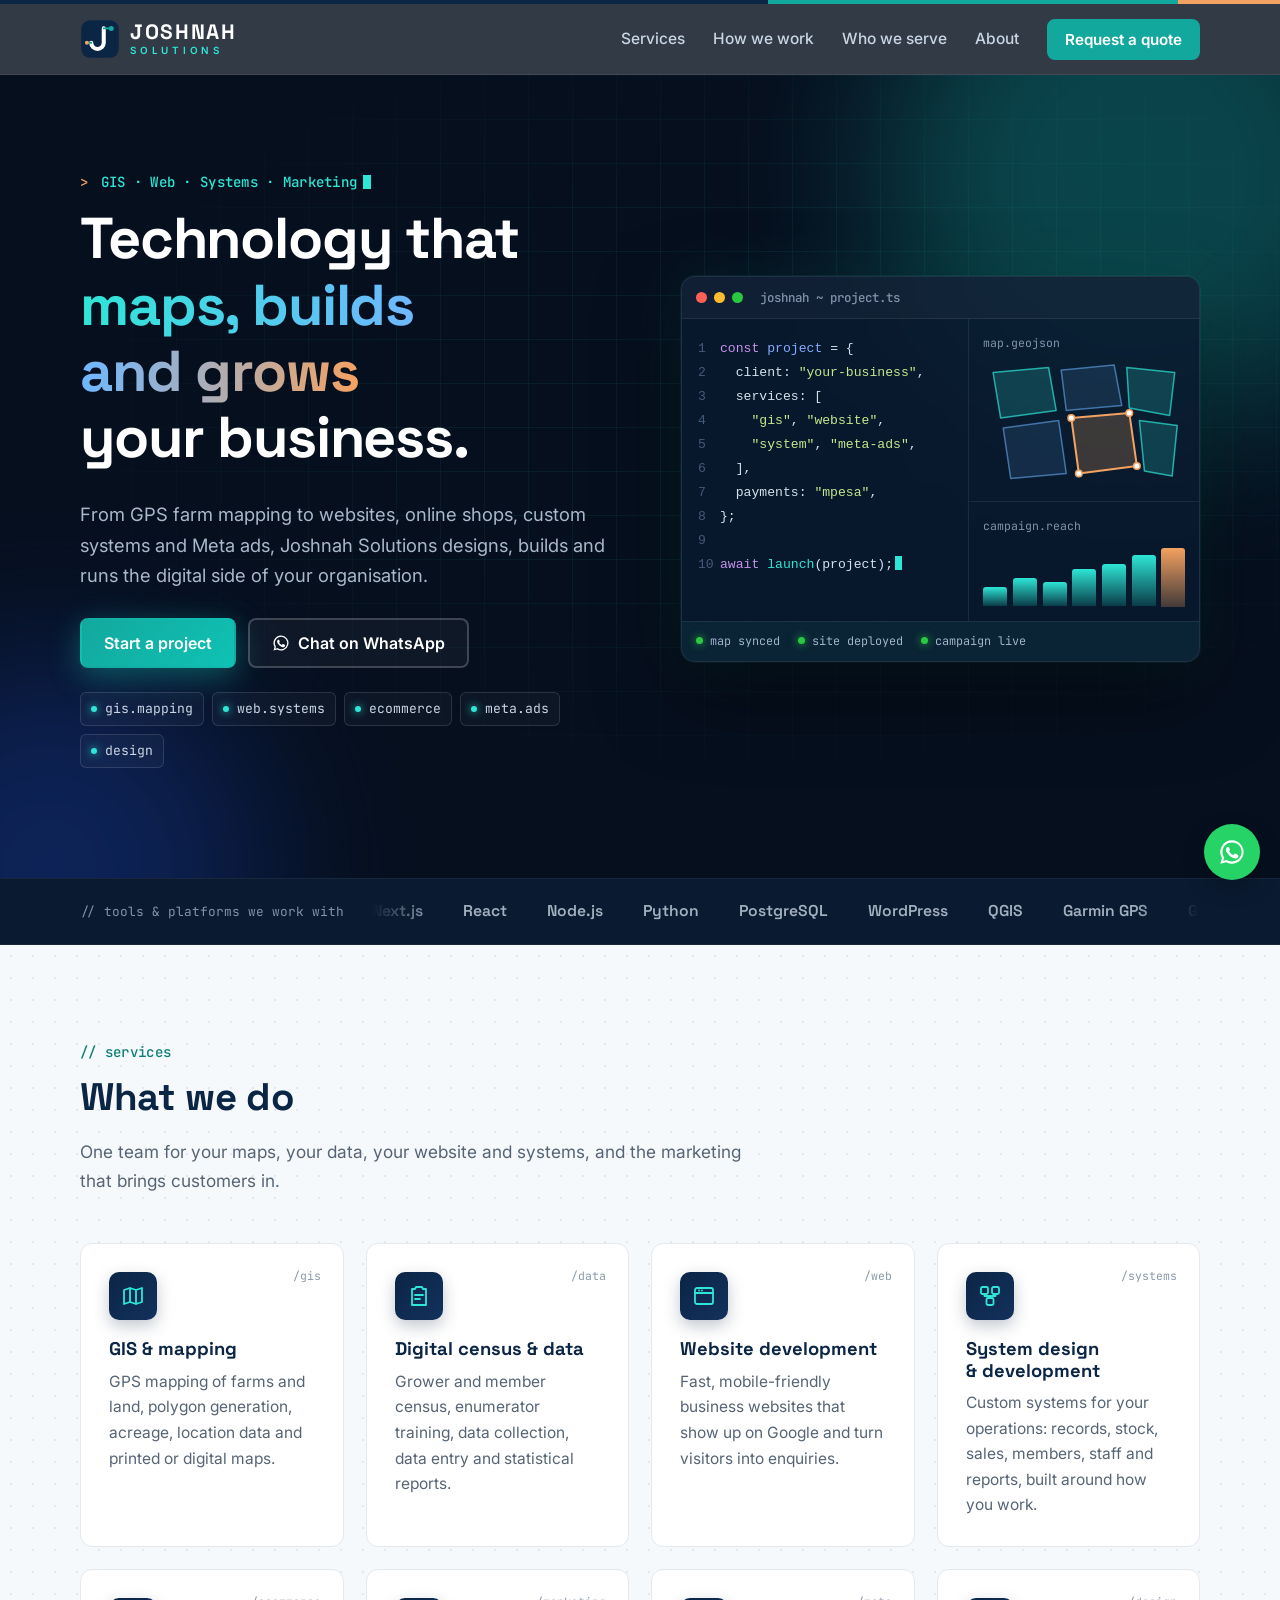
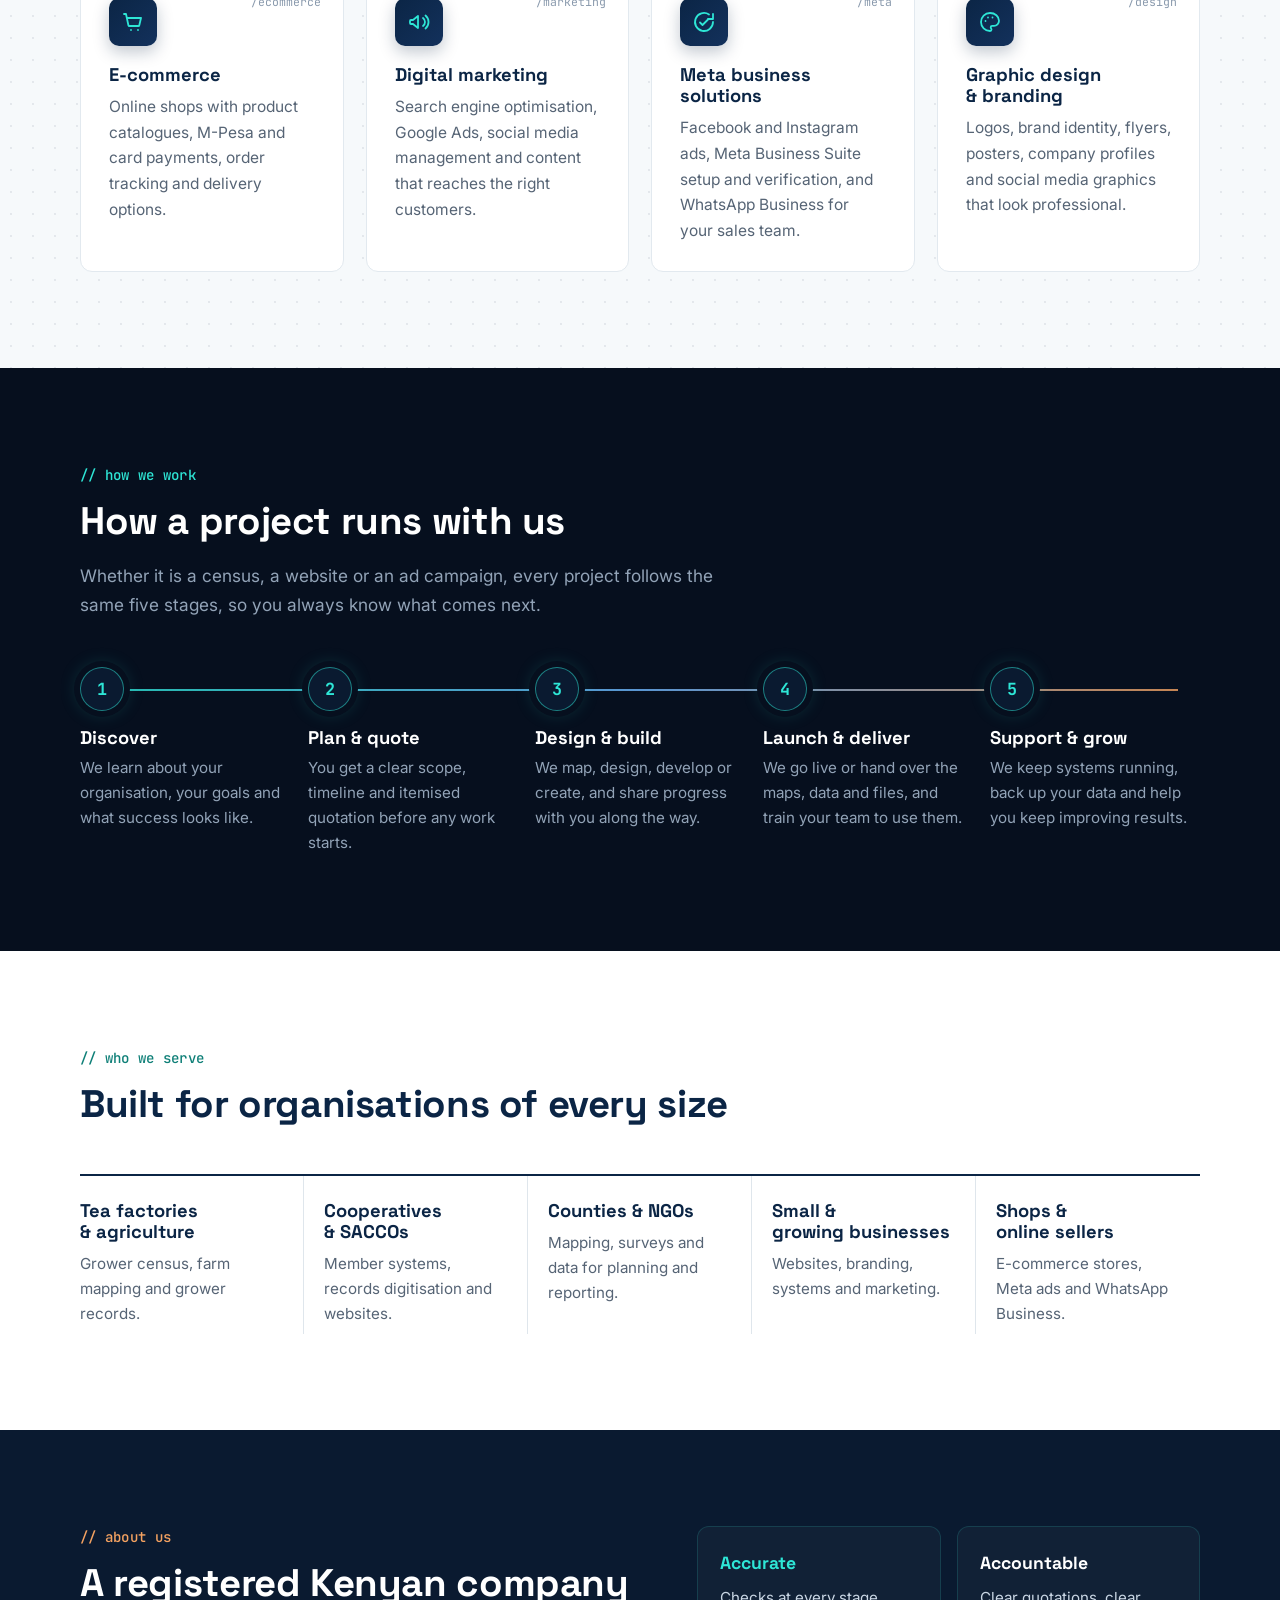
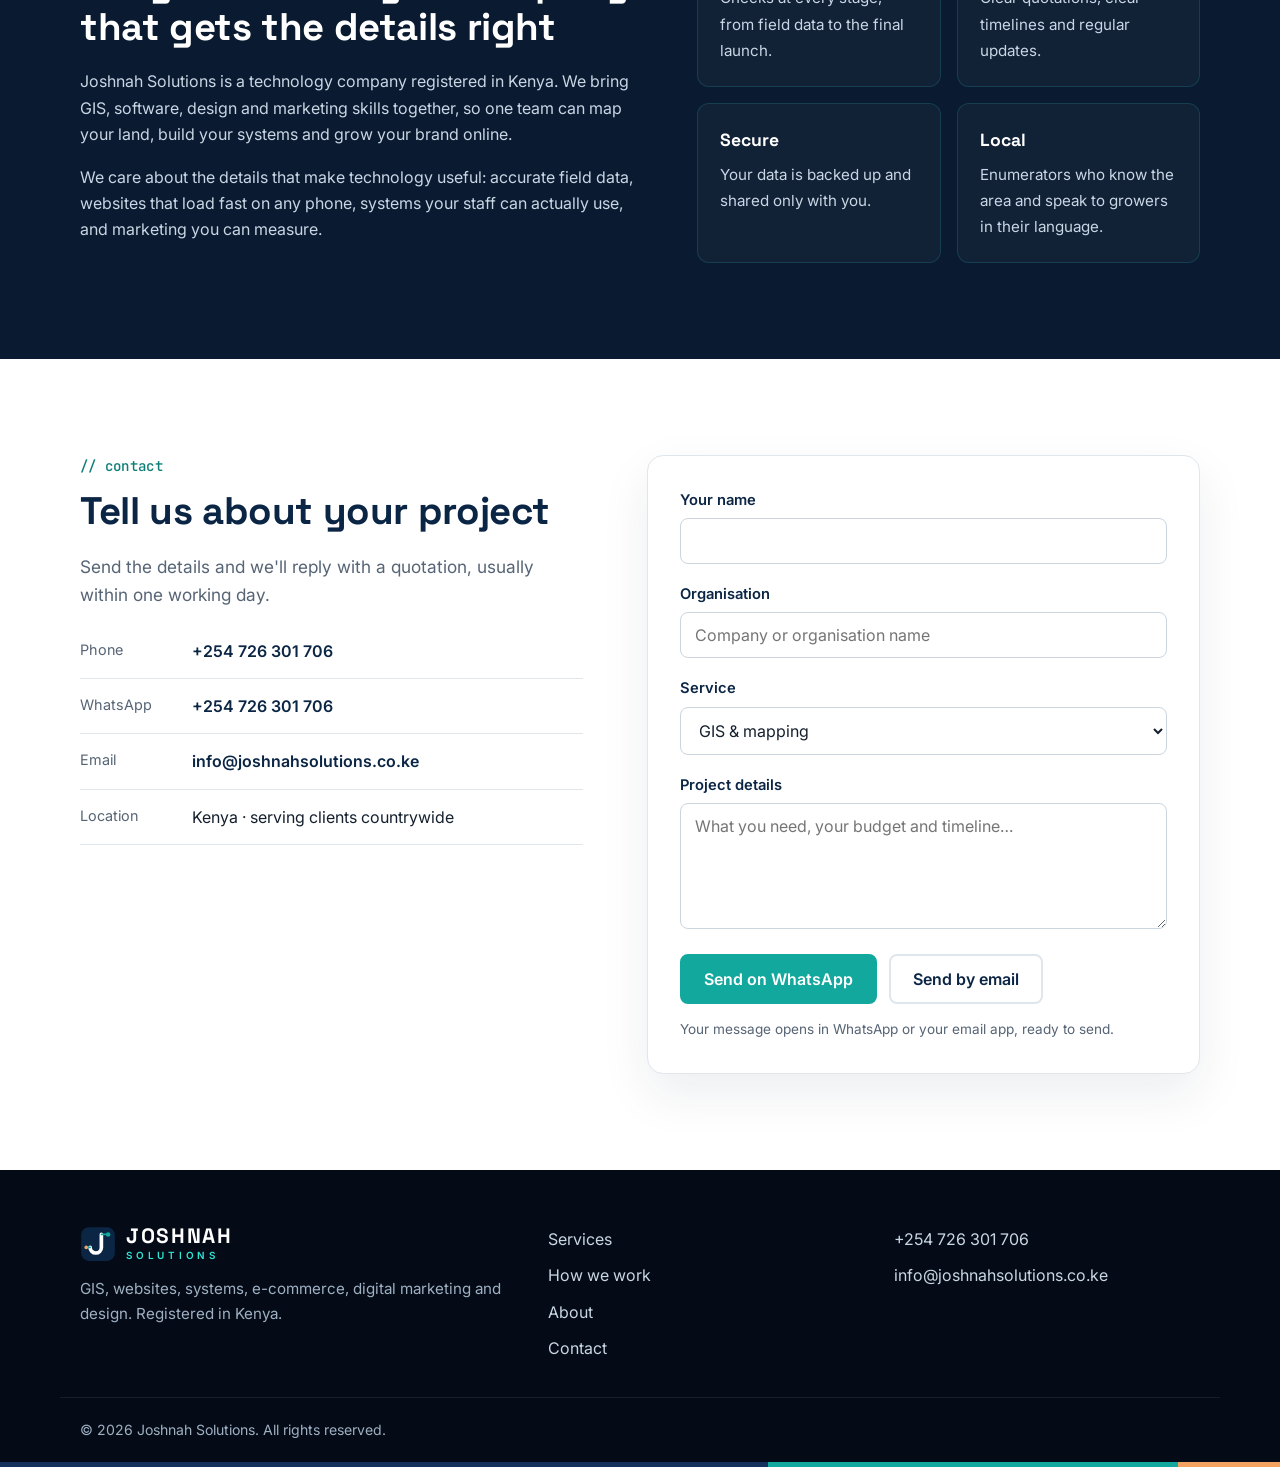
==== commit 1eb2116e: "Correct email address to info@joshnahsolutions.co.ke Co-Authored-By: Claude Opus 5.5 <noreply@anthro" ====
--- a/index.html
+++ b/index.html
@@ -22,7 +22,7 @@
   "name": "Joshnah Solutions",
   "description": "GIS mapping and digital census, website development, system design, e-commerce, digital marketing, Meta solutions and graphic design.",
   "telephone": "+254726301706",
-  "email": "info@joshnahslotions.co.ke",
+  "email": "info@joshnahsolutions.co.ke",
   "areaServed": "Kenya",
   "address": { "@type": "PostalAddress", "addressCountry": "KE" }
 }
@@ -301,7 +301,7 @@
           </li>
           <li>
             <span class="ci-label">Email</span>
-            <a href="mailto:info@joshnahslotions.co.ke">info@joshnahslotions.co.ke</a>
+            <a href="mailto:info@joshnahsolutions.co.ke">info@joshnahsolutions.co.ke</a>
           </li>
           <li>
             <span class="ci-label">Location</span>
@@ -366,7 +366,7 @@
     </nav>
     <div class="footer-contact">
       <a href="tel:+254726301706">+254 726 301 706</a>
-      <a href="mailto:info@joshnahslotions.co.ke">info@joshnahslotions.co.ke</a>
+      <a href="mailto:info@joshnahsolutions.co.ke">info@joshnahsolutions.co.ke</a>
     </div>
   </div>
   <div class="container footer-bottom">
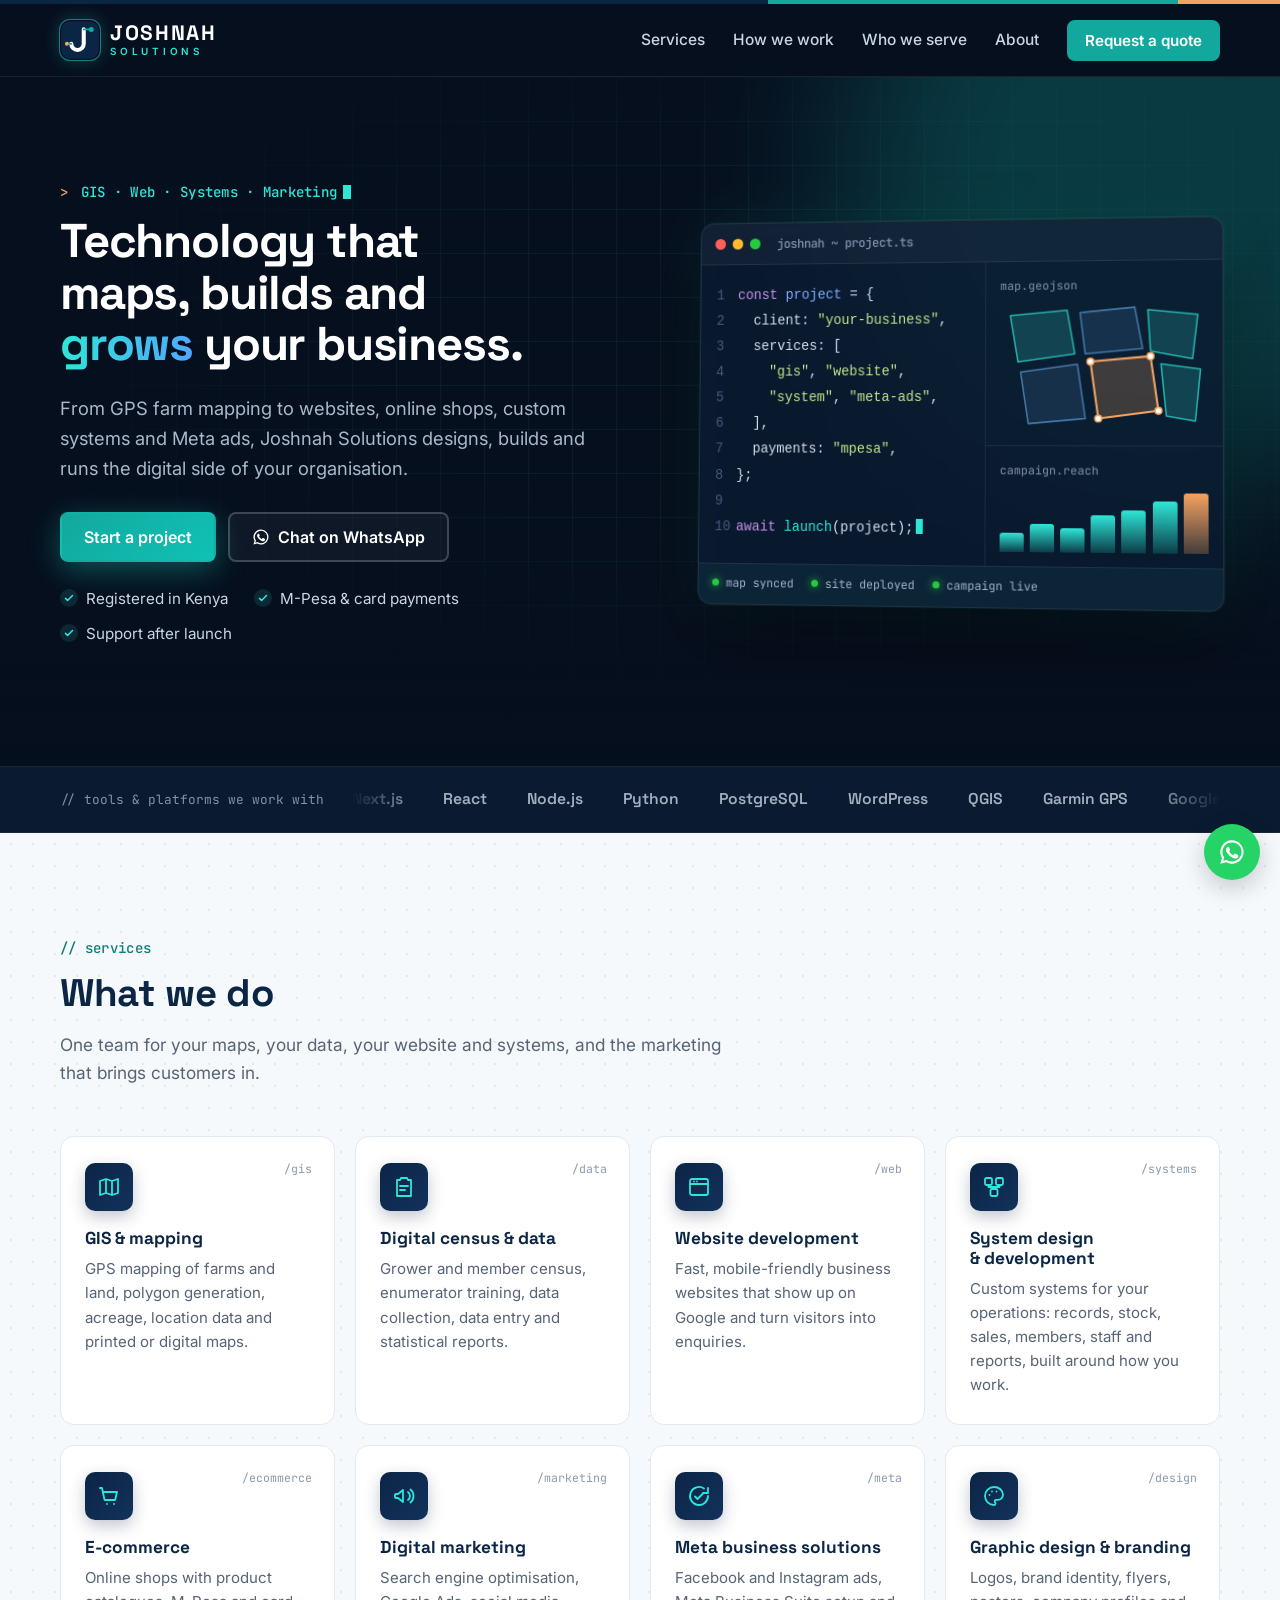
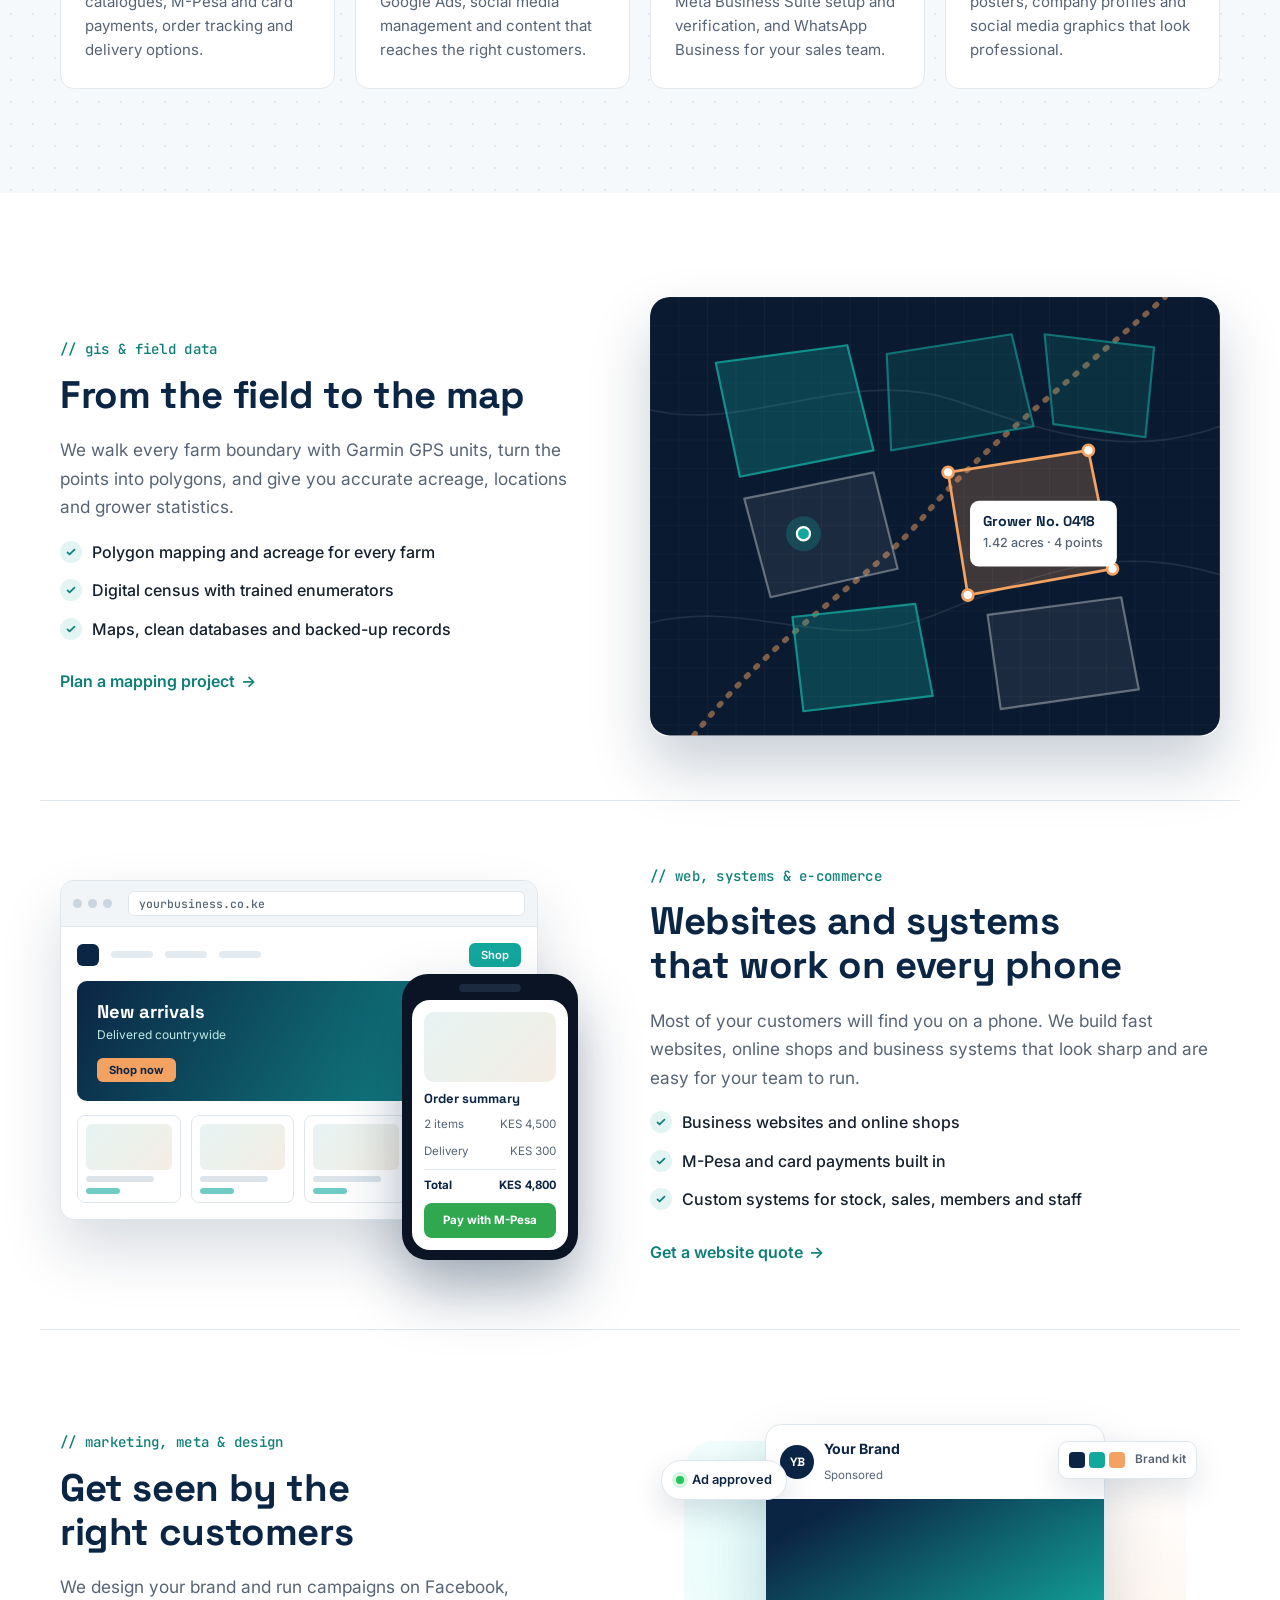
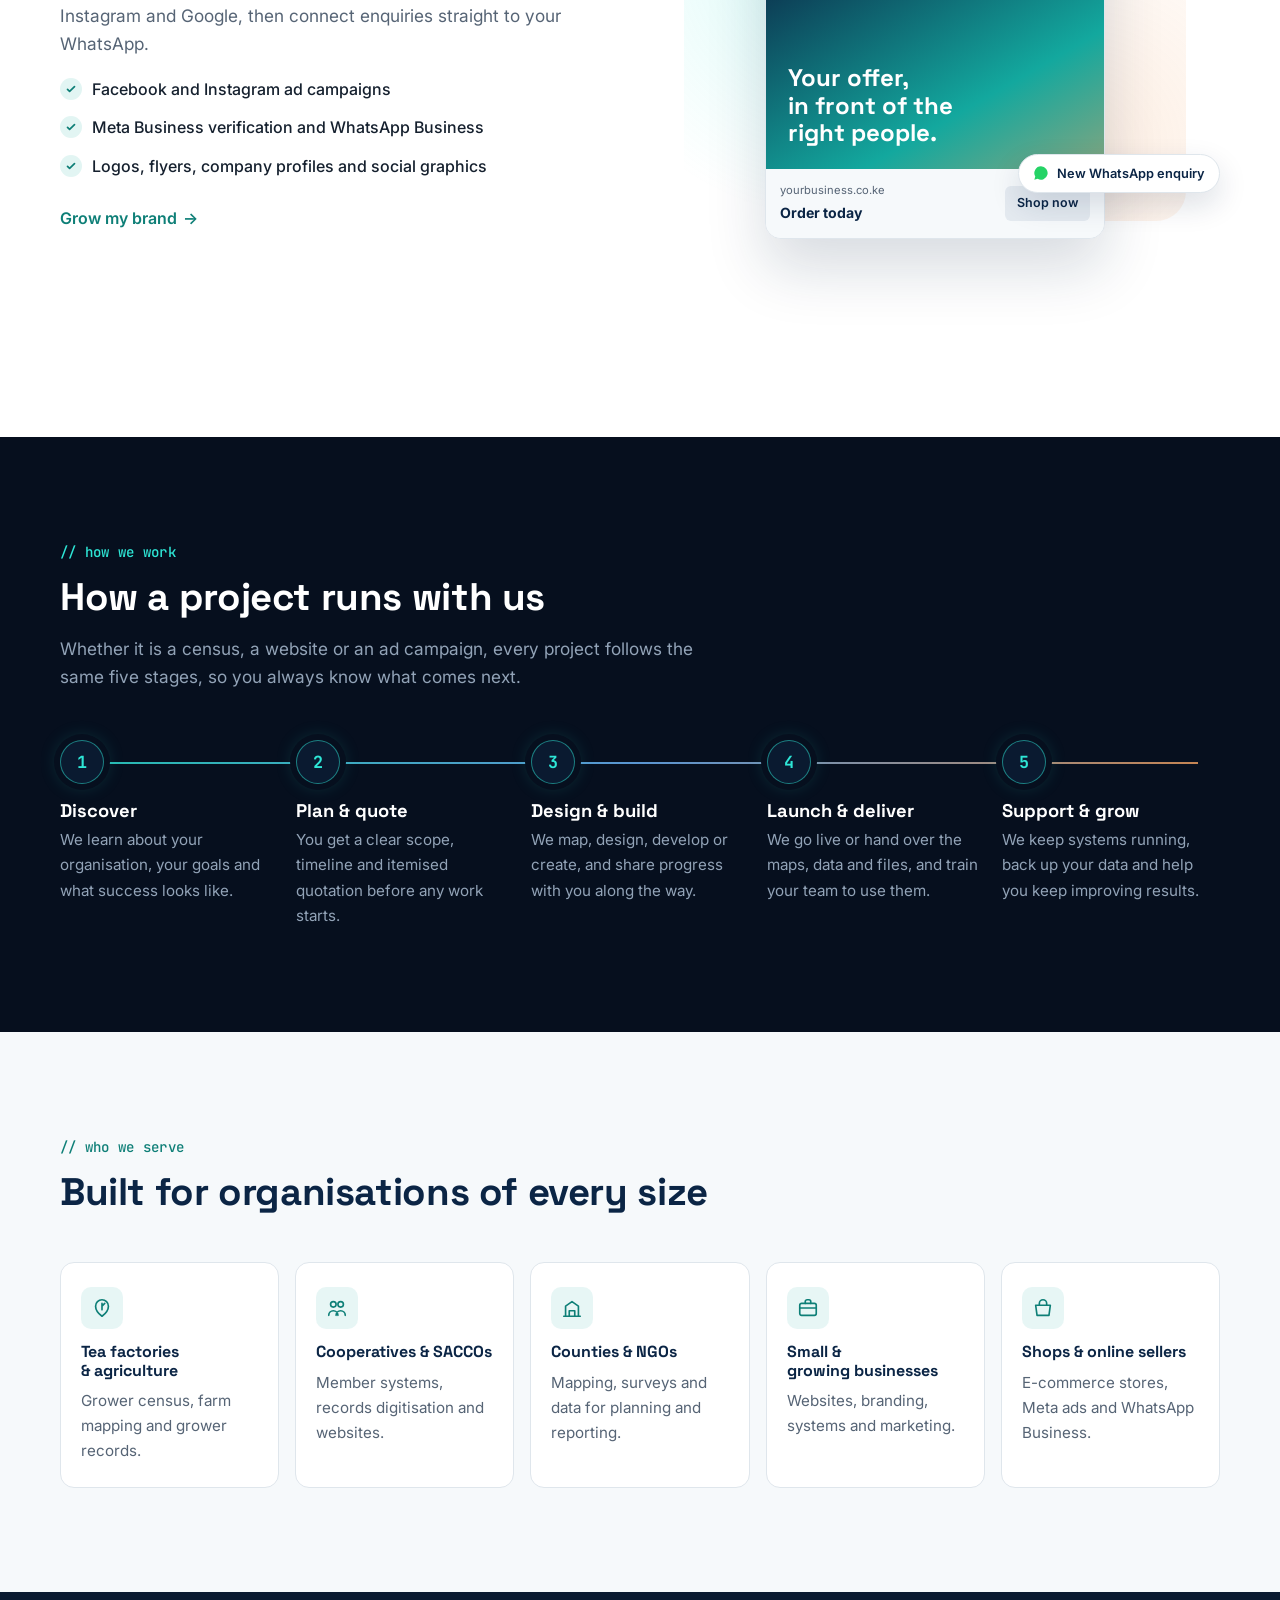
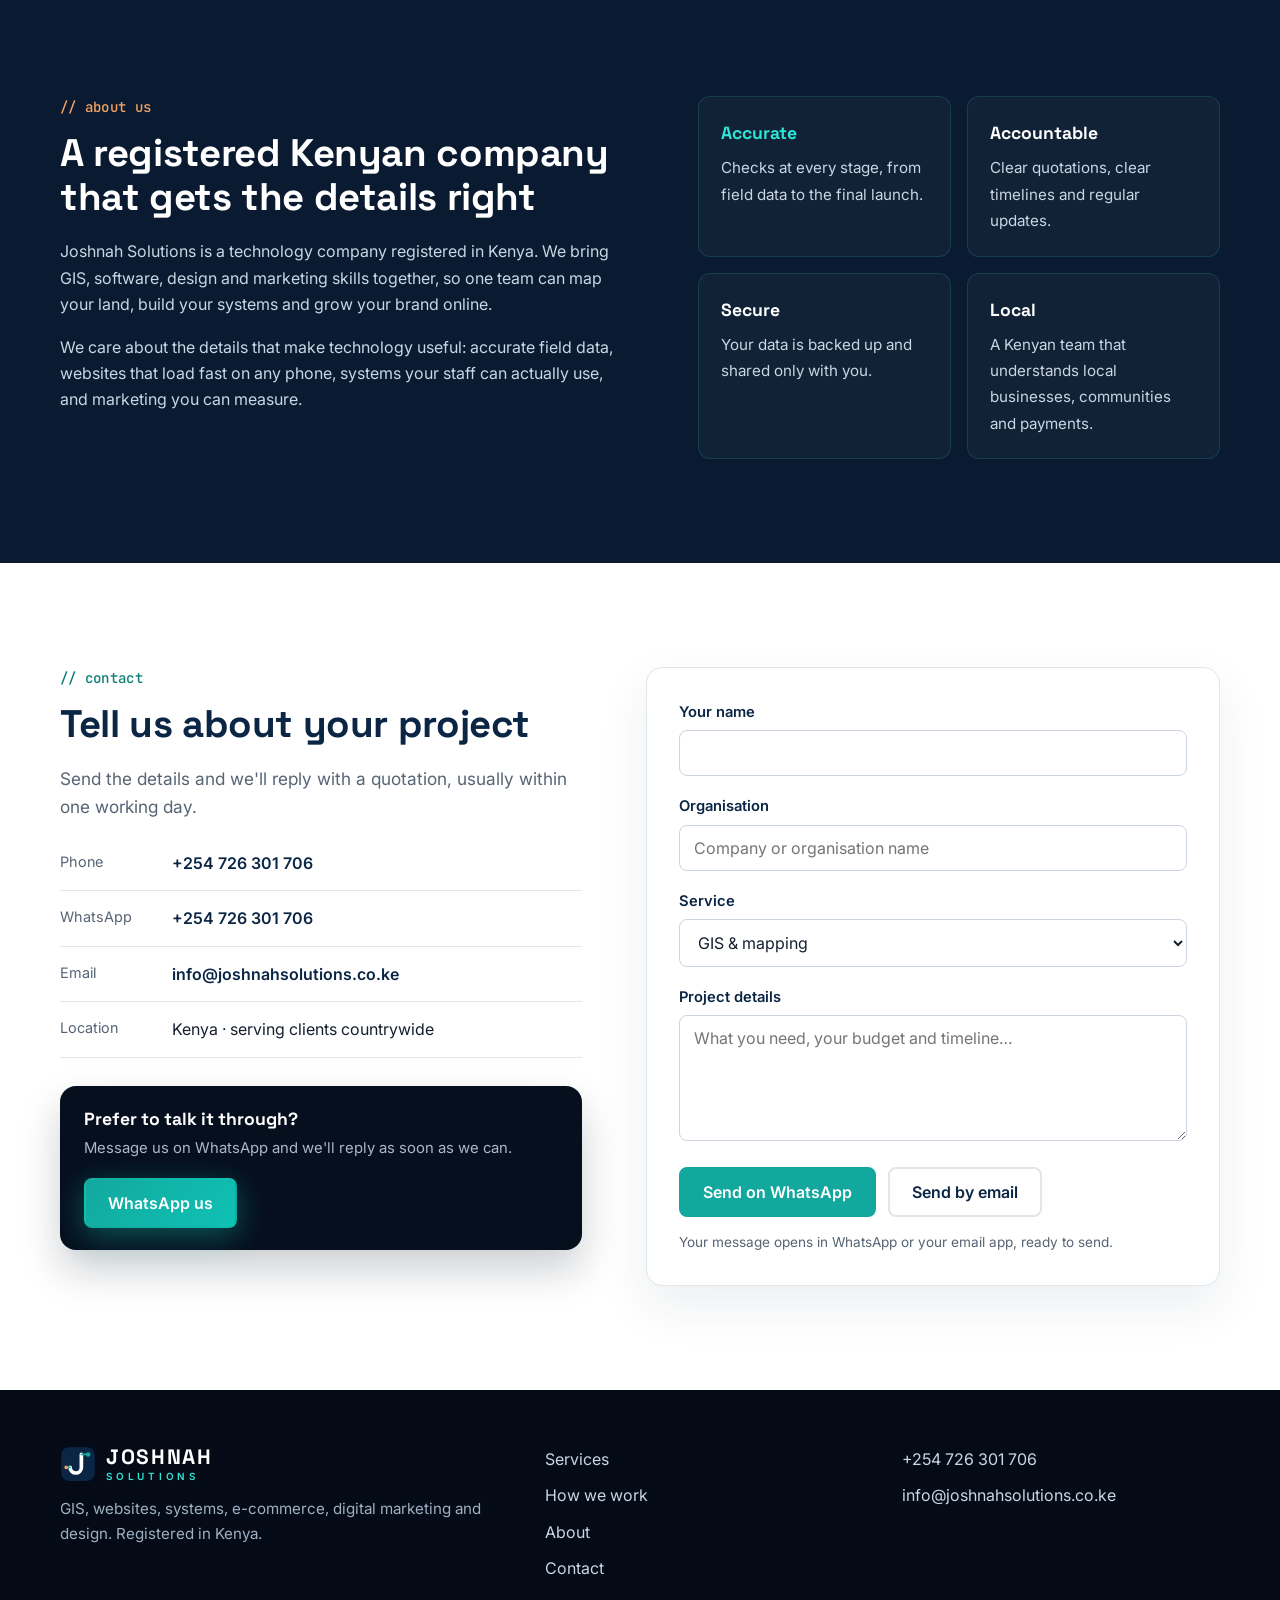
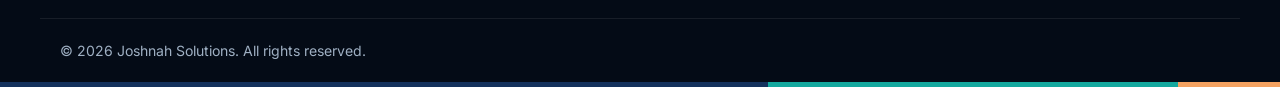
==== commit 5fc3f2c8: "Polish: solid header, cleaner hero, showcase sections, sector cards, contact card - Header no longer" ====
--- a/index.html
+++ b/index.html
@@ -59,7 +59,7 @@
     <div class="container hero-grid">
       <div class="hero-copy">
         <p class="eyebrow mono"><span class="prompt">&gt;</span> GIS · Web · Systems · Marketing<span class="caret"></span></p>
-        <h1>Technology that <span class="grad">maps, builds and grows</span> your business.</h1>
+        <h1>Technology that maps, builds and <span class="grad">grows</span> your business.</h1>
         <p class="lead">From GPS farm mapping to websites, online shops, custom systems and Meta ads, Joshnah Solutions designs, builds and runs the digital side of your organisation.</p>
         <div class="hero-cta">
           <a class="btn btn-glow" href="#contact">Start a project</a>
@@ -68,12 +68,10 @@
             Chat on WhatsApp
           </a>
         </div>
-        <ul class="hero-points mono">
-          <li>gis.mapping</li>
-          <li>web.systems</li>
-          <li>ecommerce</li>
-          <li>meta.ads</li>
-          <li>design</li>
+        <ul class="trust">
+          <li><svg viewBox="0 0 20 20" aria-hidden="true"><path d="M5 10.5l3 3 7-7"/></svg>Registered in Kenya</li>
+          <li><svg viewBox="0 0 20 20" aria-hidden="true"><path d="M5 10.5l3 3 7-7"/></svg>M-Pesa &amp; card payments</li>
+          <li><svg viewBox="0 0 20 20" aria-hidden="true"><path d="M5 10.5l3 3 7-7"/></svg>Support after launch</li>
         </ul>
       </div>
 
@@ -195,6 +193,107 @@
     </div>
   </section>
 
+  <!-- FEATURES -->
+  <section class="section features" aria-label="What we deliver">
+
+    <div class="container feature">
+      <div class="feature-copy">
+        <p class="eyebrow mono">// gis &amp; field data</p>
+        <h2>From the field to the map</h2>
+        <p class="section-lead">We walk every farm boundary with Garmin GPS units, turn the points into polygons, and give you accurate acreage, locations and grower statistics.</p>
+        <ul class="checks">
+          <li>Polygon mapping and acreage for every farm</li>
+          <li>Digital census with trained enumerators</li>
+          <li>Maps, clean databases and backed-up records</li>
+        </ul>
+        <a class="link-arrow" href="#contact">Plan a mapping project <span aria-hidden="true">&rarr;</span></a>
+      </div>
+      <figure class="feature-visual map-visual" aria-label="Illustration of farm plots mapped as polygons">
+        <svg viewBox="0 0 520 400" role="img">
+          <title>Farm plots mapped as polygons</title>
+          <defs>
+            <pattern id="fgrid" width="26" height="26" patternUnits="userSpaceOnUse"><path d="M26 0H0V26" fill="none" stroke="rgba(255,255,255,.05)"/></pattern>
+          </defs>
+          <rect width="520" height="400" rx="18" fill="#0A1A30"/>
+          <rect width="520" height="400" rx="18" fill="url(#fgrid)"/>
+          <path d="M-10 300 C 90 270, 160 330, 260 290 S 430 220, 540 260" fill="none" stroke="rgba(255,255,255,.09)" stroke-width="1.5"/>
+          <path d="M-10 100 C 80 130, 180 60, 280 95 S 450 150, 540 110" fill="none" stroke="rgba(255,255,255,.09)" stroke-width="1.5"/>
+          <path d="M40 400 C 120 300, 200 260, 250 200 S 380 80, 470 0" fill="none" stroke="rgba(244,162,97,.5)" stroke-width="5" stroke-linecap="round" stroke-dasharray="2 10"/>
+          <polygon class="plot p1" points="60,60 180,44 204,140 82,164"/>
+          <polygon class="plot p2" points="216,52 330,34 350,118 220,140"/>
+          <polygon class="plot p3" points="86,184 204,160 226,248 110,274"/>
+          <polygon class="plot p4 active" points="272,160 400,140 422,248 290,272"/>
+          <polygon class="plot p2" points="360,34 460,46 452,128 368,116"/>
+          <polygon class="plot p1" points="130,292 242,280 258,364 140,378"/>
+          <polygon class="plot p3" points="308,290 430,274 446,358 320,376"/>
+          <g class="vertices"><circle cx="272" cy="160" r="5"/><circle cx="400" cy="140" r="5"/><circle cx="422" cy="248" r="5"/><circle cx="290" cy="272" r="5"/></g>
+          <g class="label" transform="translate(292 186)"><rect width="134" height="60" rx="8"/><text x="12" y="23" class="l1">Grower No. 0418</text><text x="12" y="42" class="l2">1.42 acres · 4 points</text></g>
+          <g transform="translate(140 216)"><circle r="16" class="pin-halo"/><circle r="6" class="pin-dot"/></g>
+        </svg>
+      </figure>
+    </div>
+
+    <div class="container feature reverse">
+      <div class="feature-copy">
+        <p class="eyebrow mono">// web, systems &amp; e-commerce</p>
+        <h2>Websites and systems that work on every phone</h2>
+        <p class="section-lead">Most of your customers will find you on a phone. We build fast websites, online shops and business systems that look sharp and are easy for your team to run.</p>
+        <ul class="checks">
+          <li>Business websites and online shops</li>
+          <li>M-Pesa and card payments built in</li>
+          <li>Custom systems for stock, sales, members and staff</li>
+        </ul>
+        <a class="link-arrow" href="#contact">Get a website quote <span aria-hidden="true">&rarr;</span></a>
+      </div>
+      <figure class="feature-visual devices" aria-hidden="true">
+        <div class="browser">
+          <div class="b-bar"><i></i><i></i><i></i><span>yourbusiness.co.ke</span></div>
+          <div class="b-body">
+            <div class="b-nav"><b class="b-logo"></b><span></span><span></span><span></span><em>Shop</em></div>
+            <div class="b-hero"><div><strong>New arrivals</strong><small>Delivered countrywide</small><em>Shop now</em></div></div>
+            <div class="b-grid"><div><i></i><b></b><s></s></div><div><i></i><b></b><s></s></div><div><i></i><b></b><s></s></div><div><i></i><b></b><s></s></div></div>
+          </div>
+        </div>
+        <div class="phone">
+          <div class="ph-notch"></div>
+          <div class="ph-screen">
+            <div class="ph-img"></div>
+            <strong>Order summary</strong>
+            <div class="ph-row"><span>2 items</span><span>KES 4,500</span></div>
+            <div class="ph-row"><span>Delivery</span><span>KES 300</span></div>
+            <div class="ph-total"><span>Total</span><span>KES 4,800</span></div>
+            <div class="ph-pay">Pay with M-Pesa</div>
+          </div>
+        </div>
+      </figure>
+    </div>
+
+    <div class="container feature">
+      <div class="feature-copy">
+        <p class="eyebrow mono">// marketing, meta &amp; design</p>
+        <h2>Get seen by the right customers</h2>
+        <p class="section-lead">We design your brand and run campaigns on Facebook, Instagram and Google, then connect enquiries straight to your WhatsApp.</p>
+        <ul class="checks">
+          <li>Facebook and Instagram ad campaigns</li>
+          <li>Meta Business verification and WhatsApp Business</li>
+          <li>Logos, flyers, company profiles and social graphics</li>
+        </ul>
+        <a class="link-arrow" href="#contact">Grow my brand <span aria-hidden="true">&rarr;</span></a>
+      </div>
+      <figure class="feature-visual social" aria-hidden="true">
+        <div class="post">
+          <div class="post-head"><span class="avatar">YB</span><div><strong>Your Brand</strong><small>Sponsored</small></div></div>
+          <div class="post-img"><span>Your offer,<br>in front of the<br>right people.</span></div>
+          <div class="post-cta"><div><small>yourbusiness.co.ke</small><strong>Order today</strong></div><em>Shop now</em></div>
+        </div>
+        <div class="chip c1"><b></b>Ad approved</div>
+        <div class="chip c2"><svg viewBox="0 0 24 24"><path fill="currentColor" d="M12 2a10 10 0 0 0-8.6 15.1L2 22l5-1.3A10 10 0 1 0 12 2Z"/></svg>New WhatsApp enquiry</div>
+        <div class="swatches"><i style="background:#0B2545"></i><i style="background:#13A89E"></i><i style="background:#F4A261"></i><span>Brand kit</span></div>
+      </figure>
+    </div>
+
+  </section>
+
   <!-- PROCESS -->
   <section class="section section-tint" id="process">
     <div class="container">
@@ -241,26 +340,11 @@
         <h2>Built for organisations of every size</h2>
       </div>
       <div class="sectors">
-        <div class="sector">
-          <h3>Tea factories &amp; agriculture</h3>
-          <p>Grower census, farm mapping and grower records.</p>
-        </div>
-        <div class="sector">
-          <h3>Cooperatives &amp; SACCOs</h3>
-          <p>Member systems, records digitisation and websites.</p>
-        </div>
-        <div class="sector">
-          <h3>Counties &amp; NGOs</h3>
-          <p>Mapping, surveys and data for planning and reporting.</p>
-        </div>
-        <div class="sector">
-          <h3>Small &amp; growing businesses</h3>
-          <p>Websites, branding, systems and marketing.</p>
-        </div>
-        <div class="sector">
-          <h3>Shops &amp; online sellers</h3>
-          <p>E-commerce stores, Meta ads and WhatsApp Business.</p>
-        </div>
+        <div class="sector"><span class="s-ic"><svg viewBox="0 0 24 24"><path d="M12 21c-4-3-7-6.5-7-11a7 7 0 0 1 14 0c0 4.5-3 8-7 11Z"/><path d="M12 14V7m0 3 3-3"/></svg></span><h3>Tea factories &amp; agriculture</h3><p>Grower census, farm mapping and grower records.</p></div>
+        <div class="sector"><span class="s-ic"><svg viewBox="0 0 24 24"><circle cx="8" cy="8" r="3"/><circle cx="16" cy="8" r="3"/><path d="M3 20a5 5 0 0 1 10 0m-2 0a5 5 0 0 1 10 0"/></svg></span><h3>Cooperatives &amp; SACCOs</h3><p>Member systems, records digitisation and websites.</p></div>
+        <div class="sector"><span class="s-ic"><svg viewBox="0 0 24 24"><path d="M3 21h18M5 21V10l7-5 7 5v11M9 21v-6h6v6"/></svg></span><h3>Counties &amp; NGOs</h3><p>Mapping, surveys and data for planning and reporting.</p></div>
+        <div class="sector"><span class="s-ic"><svg viewBox="0 0 24 24"><rect x="3" y="7" width="18" height="13" rx="2"/><path d="M9 7V5a2 2 0 0 1 2-2h2a2 2 0 0 1 2 2v2M3 12h18"/></svg></span><h3>Small &amp; growing businesses</h3><p>Websites, branding, systems and marketing.</p></div>
+        <div class="sector"><span class="s-ic"><svg viewBox="0 0 24 24"><path d="M4 9h16l-1.5 11h-13L4 9Zm4 0V7a4 4 0 0 1 8 0v2"/></svg></span><h3>Shops &amp; online sellers</h3><p>E-commerce stores, Meta ads and WhatsApp Business.</p></div>
       </div>
     </div>
   </section>
@@ -278,7 +362,7 @@
         <li><strong>Accurate</strong><span>Checks at every stage, from field data to the final launch.</span></li>
         <li><strong>Accountable</strong><span>Clear quotations, clear timelines and regular updates.</span></li>
         <li><strong>Secure</strong><span>Your data is backed up and shared only with you.</span></li>
-        <li><strong>Local</strong><span>Enumerators who know the area and speak to growers in their language.</span></li>
+        <li><strong>Local</strong><span>A Kenyan team that understands local businesses, communities and payments.</span></li>
       </ul>
     </div>
   </section>
@@ -308,6 +392,13 @@
             <span>Kenya · serving clients countrywide</span>
           </li>
         </ul>
+        <div class="talk-card">
+          <div>
+            <strong>Prefer to talk it through?</strong>
+            <span>Message us on WhatsApp and we'll reply as soon as we can.</span>
+          </div>
+          <a class="btn btn-glow" href="https://wa.me/254726301706" target="_blank" rel="noopener">WhatsApp us</a>
+        </div>
       </div>
 
       <form class="contact-form" id="quote-form" novalidate>
--- a/styles.css
+++ b/styles.css
@@ -362,3 +362,147 @@
   .win-side .panel:first-child { border-right: 1px solid rgba(255,255,255,.08); }
 }
 @media (prefers-reduced-motion: reduce) { .stack-list { animation: none; } }
+
+/* ===== Polish pass ===== */
+:root { --container: 1200px; }
+
+/* Solid header so it never turns grey over light sections */
+.site-header { background: #060F1E; backdrop-filter: none; }
+.site-header .brand img { border-radius: 10px; box-shadow: 0 0 0 1px rgba(46,230,214,.45), 0 0 18px rgba(46,230,214,.25); }
+.nav { height: 72px; }
+
+/* Hero */
+.hero-tech { padding: 104px 0 120px; }
+.hero-tech .hero-grid { grid-template-columns: 1.08fr 1fr; gap: 64px; }
+.hero-tech h1 { font-size: clamp(2.4rem, 4.3vw, 3.7rem); line-height: 1.08; letter-spacing: -0.025em; }
+.grad { background: linear-gradient(90deg, #2EE6D6, #4FA8FF); -webkit-background-clip: text; background-clip: text; color: transparent; }
+.hero-bg .g2 { display: none; }
+.hero-bg .g1 { width: 640px; height: 640px; right: -200px; top: -220px; opacity: .28; }
+.hero-tech::after { content: ""; position: absolute; left: 0; right: 0; bottom: 0; height: 120px; background: linear-gradient(180deg, transparent, rgba(6,15,30,.9)); pointer-events: none; }
+.trust { list-style: none; padding: 0; margin: 6px 0 0; display: flex; flex-wrap: wrap; gap: 10px 26px; }
+.trust li { display: flex; align-items: center; gap: 8px; color: #C9D6E4; font-size: .95rem; }
+.trust svg { width: 18px; height: 18px; flex: none; fill: none; stroke: var(--cyan); stroke-width: 2.2; stroke-linecap: round; stroke-linejoin: round; background: rgba(46,230,214,.12); border-radius: 50%; padding: 2px; }
+.console .win { transform: perspective(1400px) rotateY(-6deg) rotateX(2deg); transition: transform .6s ease; }
+.console .win:hover { transform: none; }
+.code { font-size: .86rem; }
+
+/* Section rhythm */
+.section { padding: 104px 0; }
+.section-head h2 { margin-bottom: .4em; }
+
+/* Services cards */
+.services { gap: 20px; }
+.service { padding: 26px 24px; border-radius: 14px; }
+.service h3 { font-size: 1.08rem; }
+.service p { font-size: .94rem; line-height: 1.6; }
+
+/* Feature rows */
+.features { background: #fff; padding-top: 40px; }
+.feature { display: grid; grid-template-columns: 1fr 1.1fr; gap: 72px; align-items: center; padding-block: 64px; }
+.feature > * { min-width: 0; }
+.feature.reverse .feature-copy { order: 2; }
+.feature + .feature { border-top: 1px solid var(--line); }
+.checks { list-style: none; padding: 0; margin: 0 0 26px; display: grid; gap: 12px; }
+.checks li { position: relative; padding-left: 32px; font-weight: 500; color: var(--ink); }
+.checks li::before { content: ""; position: absolute; left: 0; top: 2px; width: 22px; height: 22px; border-radius: 50%; background: rgba(19,168,158,.12) url("data:image/svg+xml,%3Csvg xmlns='http://www.w3.org/2000/svg' viewBox='0 0 20 20'%3E%3Cpath d='M5 10.5l3 3 7-7' fill='none' stroke='%230E7F77' stroke-width='2.4' stroke-linecap='round' stroke-linejoin='round'/%3E%3C/svg%3E") center/14px no-repeat; }
+.link-arrow { font-weight: 600; text-decoration: none; color: var(--teal-ink); display: inline-flex; gap: 6px; }
+.link-arrow span { transition: transform .2s; }
+.link-arrow:hover span { transform: translateX(4px); }
+.feature-visual { margin: 0; position: relative; }
+.map-visual svg { width: 100%; height: auto; display: block; border-radius: 18px; box-shadow: 0 30px 60px rgba(11,37,69,.22); }
+
+/* Devices mock */
+.devices { padding: 10px 40px 40px 0; }
+.browser { background: #fff; border: 1px solid var(--line); border-radius: 14px; overflow: hidden; box-shadow: 0 30px 60px rgba(11,37,69,.16); }
+.b-bar { display: flex; align-items: center; gap: 6px; padding: 10px 12px; background: #F1F5F8; border-bottom: 1px solid var(--line); }
+.b-bar i { width: 9px; height: 9px; border-radius: 50%; background: #CBD5DF; }
+.b-bar span { margin-left: 10px; flex: 1; background: #fff; border: 1px solid var(--line); border-radius: 6px; font: 500 .72rem var(--mono); color: var(--muted); padding: 4px 10px; }
+.b-body { padding: 16px; display: grid; gap: 14px; }
+.b-nav { display: flex; align-items: center; gap: 12px; }
+.b-logo { width: 22px; height: 22px; border-radius: 6px; background: var(--navy); }
+.b-nav span { width: 42px; height: 7px; border-radius: 4px; background: #E3EAF0; }
+.b-nav em { margin-left: auto; font: 600 .7rem var(--body); font-style: normal; color: #fff; background: var(--teal); padding: 5px 12px; border-radius: 6px; }
+.b-hero { height: 120px; border-radius: 10px; background: linear-gradient(120deg, #0B2545, #13A89E 120%); display: flex; align-items: center; padding: 0 20px; }
+.b-hero strong { display: block; color: #fff; font: 700 1.15rem var(--display); }
+.b-hero small { display: block; color: #BFE9E5; font-size: .75rem; margin: 2px 0 10px; }
+.b-hero em { font: 700 .7rem var(--body); font-style: normal; background: var(--amber); color: var(--navy); padding: 5px 12px; border-radius: 6px; }
+.b-grid { display: grid; grid-template-columns: repeat(4, 1fr); gap: 10px; }
+.b-grid div { border: 1px solid var(--line); border-radius: 8px; padding: 8px; display: grid; gap: 6px; }
+.b-grid i { height: 46px; border-radius: 6px; background: linear-gradient(135deg, #E6F4F3, #F4EDE4); }
+.b-grid b { height: 6px; width: 80%; border-radius: 3px; background: #DCE4EA; }
+.b-grid s { height: 6px; width: 40%; border-radius: 3px; background: var(--teal); opacity: .6; text-decoration: none; }
+.phone { position: absolute; right: 0; bottom: 0; width: 34%; min-width: 150px; background: #0A1424; border-radius: 26px; padding: 10px; box-shadow: 0 30px 60px rgba(11,37,69,.35); }
+.ph-notch { width: 40%; height: 8px; margin: 0 auto 8px; border-radius: 6px; background: #1C2A40; }
+.ph-screen { background: #fff; border-radius: 18px; padding: 12px; display: grid; gap: 8px; font-size: .72rem; }
+.ph-img { height: 70px; border-radius: 10px; background: linear-gradient(135deg, #E6F4F3, #F4EDE4); }
+.ph-screen strong { font: 700 .82rem var(--display); color: var(--navy); }
+.ph-row, .ph-total { display: flex; justify-content: space-between; color: var(--muted); font-variant-numeric: tabular-nums; }
+.ph-total { color: var(--navy); font-weight: 700; border-top: 1px solid var(--line); padding-top: 6px; }
+.ph-pay { background: #2FA84F; color: #fff; text-align: center; font-weight: 700; padding: 8px; border-radius: 8px; }
+
+/* Social mock */
+.social { display: grid; place-items: center; padding: 30px 0; }
+.social::before { content: ""; position: absolute; inset: 10% 6%; border-radius: 30px; background: radial-gradient(circle at 30% 30%, rgba(46,230,214,.18), transparent 60%), radial-gradient(circle at 80% 80%, rgba(244,162,97,.18), transparent 60%); }
+.post { position: relative; width: min(340px, 100%); background: #fff; border: 1px solid var(--line); border-radius: 16px; overflow: hidden; box-shadow: 0 30px 60px rgba(11,37,69,.16); }
+.post-head { display: flex; align-items: center; gap: 10px; padding: 12px 14px; }
+.avatar { width: 34px; height: 34px; border-radius: 50%; background: var(--navy); color: #fff; display: grid; place-items: center; font: 700 .75rem var(--display); }
+.post-head strong { display: block; font-size: .88rem; color: var(--navy); }
+.post-head small { color: var(--muted); font-size: .72rem; }
+.post-img { aspect-ratio: 1 / .8; max-width: 100%; background: linear-gradient(150deg, #0B2545 10%, #13A89E 70%, #F4A261 130%); display: flex; align-items: flex-end; padding: 22px; }
+.post-img span { color: #fff; font: 700 1.5rem/1.15 var(--display); }
+.post-cta { display: flex; align-items: center; justify-content: space-between; gap: 10px; padding: 12px 14px; background: #F6F9FB; }
+.post-cta small { display: block; color: var(--muted); font-size: .7rem; }
+.post-cta strong { font-size: .88rem; color: var(--navy); }
+.post-cta em { font-style: normal; font-weight: 600; font-size: .78rem; background: #E4EAF0; color: var(--navy); padding: 7px 12px; border-radius: 6px; }
+.chip { position: absolute; background: #fff; border: 1px solid var(--line); border-radius: 999px; padding: 8px 14px; font-size: .8rem; font-weight: 600; color: var(--navy); display: flex; align-items: center; gap: 8px; box-shadow: 0 12px 30px rgba(11,37,69,.14); animation: float 6s ease-in-out infinite; }
+.chip b { width: 8px; height: 8px; border-radius: 50%; background: #22C55E; box-shadow: 0 0 0 4px rgba(34,197,94,.18); }
+.chip svg { width: 16px; height: 16px; color: #25D366; }
+.c1 { top: 14%; left: 2%; }
+.c2 { bottom: 16%; right: 0; animation-delay: -3s; }
+.swatches { position: absolute; top: 10%; right: 4%; display: flex; align-items: center; gap: 4px; background: #fff; border: 1px solid var(--line); border-radius: 10px; padding: 8px 10px; box-shadow: 0 12px 30px rgba(11,37,69,.12); font-size: .74rem; font-weight: 600; color: var(--muted); }
+.swatches i { width: 16px; height: 16px; border-radius: 4px; }
+.swatches span { margin-left: 6px; }
+
+/* Sectors as cards */
+#sectors { background: #F6F9FB; }
+.sectors { grid-template-columns: repeat(5, 1fr); gap: 16px; border-top: 0; }
+.sector, .sector:first-child, .sector:last-child { padding: 24px 20px; border: 1px solid var(--line); border-radius: 14px; background: #fff; transition: transform .2s, box-shadow .2s; }
+.sector:hover { transform: translateY(-3px); box-shadow: 0 14px 34px rgba(11,37,69,.1); }
+.s-ic { width: 42px; height: 42px; border-radius: 10px; display: grid; place-items: center; background: rgba(19,168,158,.1); margin-bottom: 14px; }
+.s-ic svg { width: 22px; height: 22px; fill: none; stroke: var(--teal-ink); stroke-width: 1.8; stroke-linecap: round; stroke-linejoin: round; }
+.sector h3 { font-size: 1rem; }
+
+/* Contact talk card */
+.talk-card { margin-top: 28px; background: var(--night); color: #A9B8CA; border-radius: 16px; padding: 22px 24px; display: flex; align-items: center; justify-content: space-between; gap: 18px; flex-wrap: wrap; box-shadow: 0 20px 40px rgba(6,15,30,.2); }
+.talk-card strong { display: block; color: #fff; font: 700 1.1rem var(--display); margin-bottom: 4px; }
+.talk-card span { font-size: .93rem; }
+
+@media (max-width: 1100px) {
+  .sectors { grid-template-columns: repeat(3, 1fr); }
+}
+@media (max-width: 960px) {
+  .feature { grid-template-columns: 1fr; gap: 40px; padding-block: 48px; }
+  .feature.reverse .feature-copy { order: 0; }
+  .console .win { transform: none; }
+}
+@media (max-width: 860px) {
+  .hero-tech .hero-grid { grid-template-columns: 1fr; }
+  .hero-tech { padding: 60px 0 80px; }
+}
+@media (max-width: 580px) {
+  .sectors { grid-template-columns: 1fr; }
+  .sector, .sector:first-child, .sector:last-child { border: 1px solid var(--line); padding: 20px; }
+  .devices { padding: 0 24px 60px 0; }
+  .phone { width: 46%; }
+  .b-grid { grid-template-columns: repeat(2, 1fr); }
+  .swatches { display: none; }
+  .c1 { left: 0; top: 4%; } .c2 { bottom: 4%; }
+}
+.hero-tech h1 { font-size: clamp(2.3rem, 3.7vw, 3.3rem); }
+@media (max-width: 580px) {
+  .service { display: grid; grid-template-columns: 44px 1fr; column-gap: 14px; align-items: center; padding: 20px; }
+  .service .icon { width: 44px; height: 44px; margin: 0; }
+  .service h3 { margin: 0; }
+  .service p { grid-column: 1 / -1; margin-top: 10px; }
+  .service .tag { display: none; }
+}
